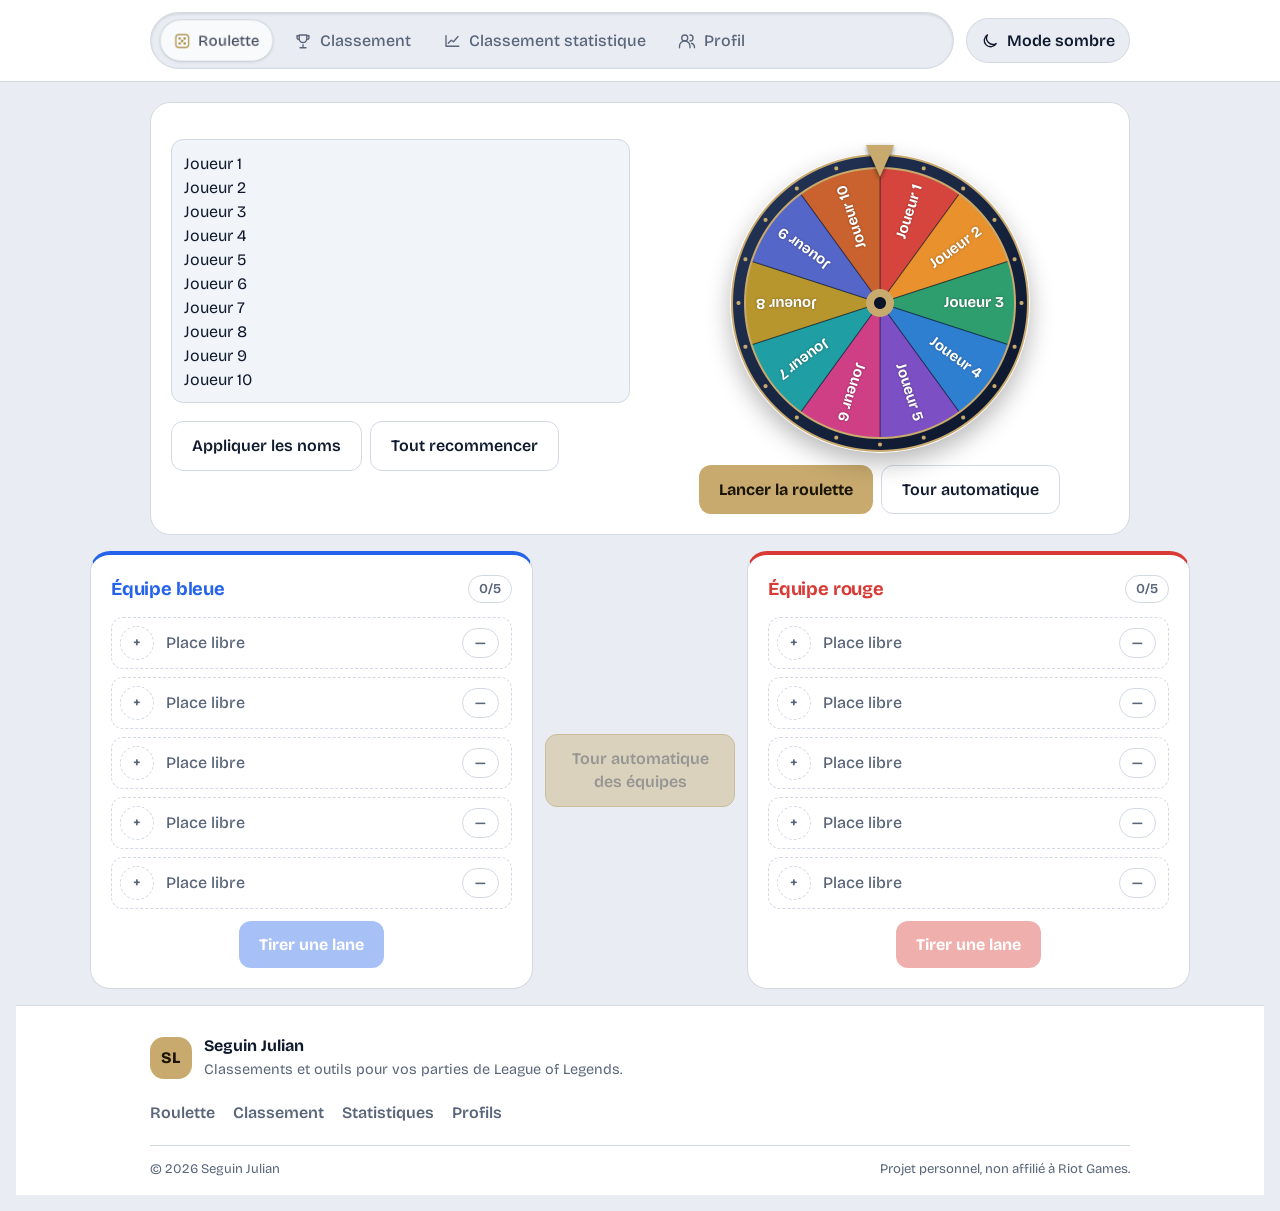
==== index.html @ d9416076 "Add index.html for redirection to Roulette.html" ====
<!DOCTYPE html>
<html lang="fr">
<head>
  <meta charset="UTF-8">
  <meta name="viewport" content="width=device-width, initial-scale=1.0">
  <meta http-equiv="refresh" content="0; url=Roulette.html">
  <title>Site League of Legends</title>
</head>
<body>
  <p>Redirection vers le site...
    <a href="Roulette.html">Clique ici si nécessaire.</a>
  </p>
</body>
</html>
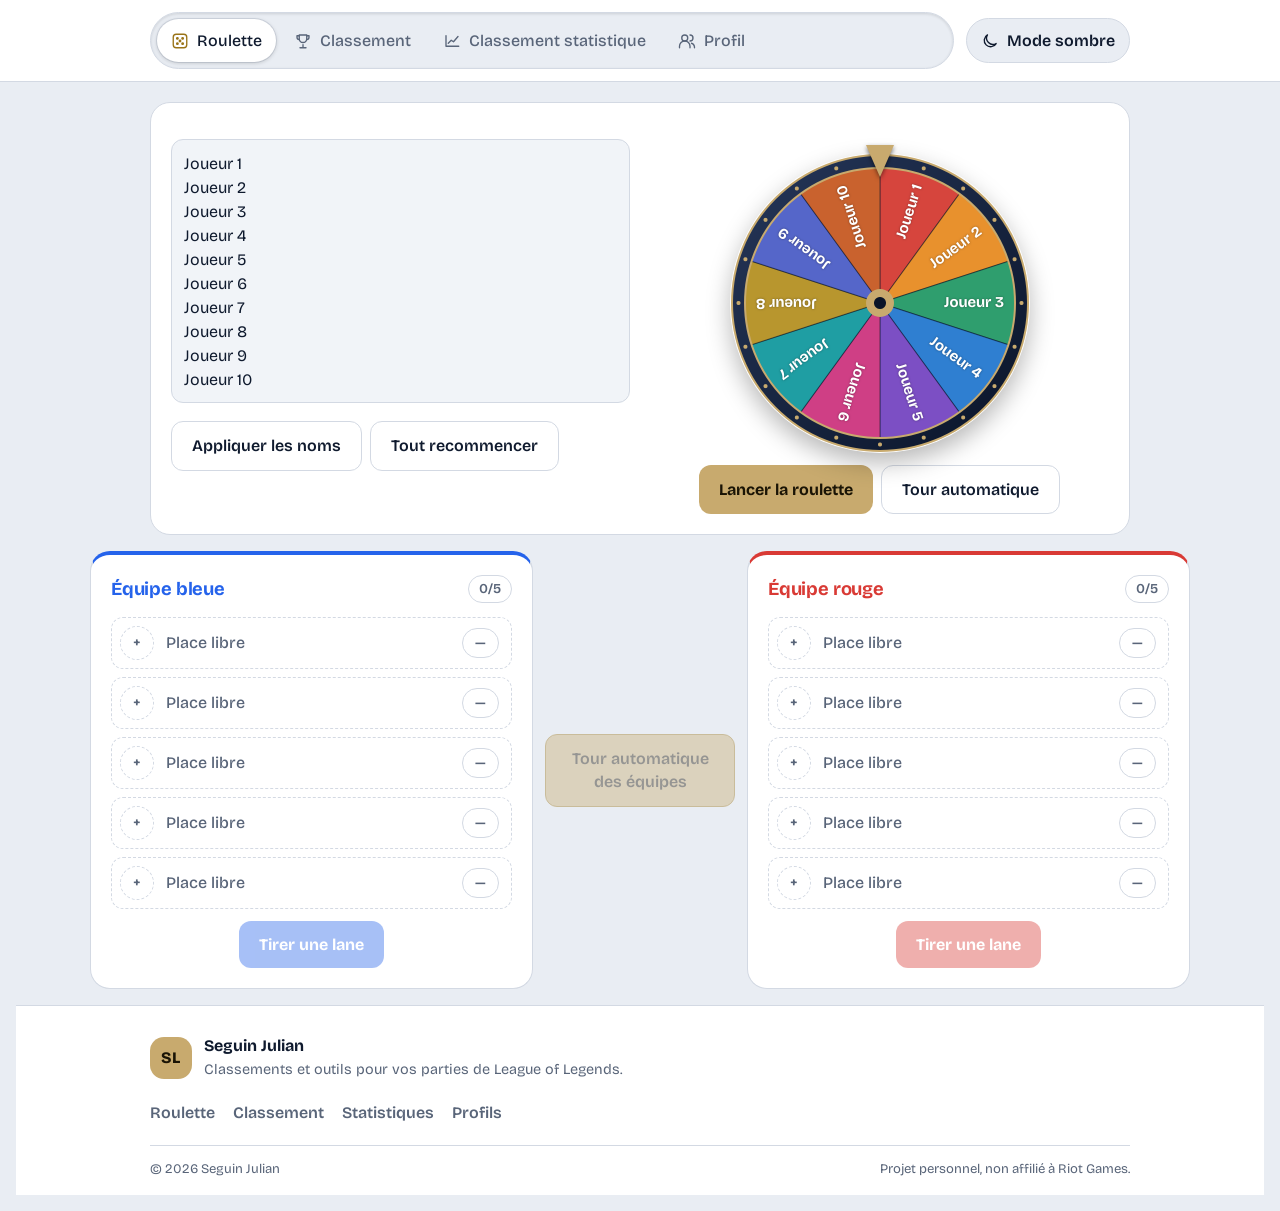
==== commit 0fc13143: "Change links from Roulette.html to index.html" ====
--- a/index.html
+++ b/index.html
@@ -1,14 +1,344 @@
 <!DOCTYPE html>
 <html lang="fr">
 <head>
-  <meta charset="UTF-8">
-  <meta name="viewport" content="width=device-width, initial-scale=1.0">
-  <meta http-equiv="refresh" content="0; url=Roulette.html">
-  <title>Site League of Legends</title>
+<meta charset="utf-8">
+<meta name="viewport" content="width=device-width, initial-scale=1, viewport-fit=cover">
+<title>Roulette LoL – Équipes & Lanes</title>
+<link rel="preconnect" href="https://fonts.googleapis.com">
+<link rel="preconnect" href="https://fonts.gstatic.com" crossorigin>
+<link href="https://fonts.googleapis.com/css2?family=Bricolage+Grotesque:opsz,wght@12..96,400..800&display=swap" rel="stylesheet">
+<script src="theme.js"></script>
+<link rel="stylesheet" href="Roulette.css">
+<link rel="stylesheet" href="theme-toggle.css">
 </head>
 <body>
-  <p>Redirection vers le site...
-    <a href="Roulette.html">Clique ici si nécessaire.</a>
-  </p>
+<header class="hdr">
+  <div class="hdr-in">
+    <nav class="pill" id="pill">
+      <a href="index.html" aria-current="page"><svg viewBox="0 0 24 24" fill="none" stroke="currentColor" stroke-width="1.8" stroke-linecap="round" stroke-linejoin="round" aria-hidden="true"><rect x="3" y="3" width="18" height="18" rx="4"/><circle cx="8.5" cy="8.5" r="1" fill="currentColor"/><circle cx="15.5" cy="8.5" r="1" fill="currentColor"/><circle cx="12" cy="12" r="1" fill="currentColor"/><circle cx="8.5" cy="15.5" r="1" fill="currentColor"/><circle cx="15.5" cy="15.5" r="1" fill="currentColor"/></svg>Roulette</a>
+      <a href="Classement.html"><svg viewBox="0 0 24 24" fill="none" stroke="currentColor" stroke-width="1.8" stroke-linecap="round" stroke-linejoin="round" aria-hidden="true"><path d="M8 21h8M12 17v4M7 4h10v5a5 5 0 0 1-10 0V4z"/><path d="M17 5h3v2a3 3 0 0 1-3 3M7 5H4v2a3 3 0 0 0 3 3"/></svg>Classement</a>
+      <a href="ClassementStatistique.html"><svg viewBox="0 0 24 24" fill="none" stroke="currentColor" stroke-width="1.8" stroke-linecap="round" stroke-linejoin="round" aria-hidden="true"><path d="M4 19V5M4 19h17"/><path d="m7 15 4-4 3 2 6-7"/></svg>Classement statistique</a>
+      <a href="Profils.html"><svg viewBox="0 0 24 24" fill="none" stroke="currentColor" stroke-width="1.8" stroke-linecap="round" stroke-linejoin="round" aria-hidden="true"><circle cx="9" cy="8" r="4"/><path d="M2 21v-2a7 7 0 0 1 14 0v2M16 4a4 4 0 0 1 0 8m2 3a6 6 0 0 1 4 6"/></svg>Profil</a>
+    </nav>
+    <button class="theme-toggle" id="theme-toggle" type="button" aria-pressed="false">Mode sombre</button>
+  </div>
+</header>
+
+<div id="view-roulette">
+
+<section class="card">
+  <div class="main">
+    <div>
+      <textarea id="names" aria-label="Noms des joueurs (un par ligne)"></textarea>
+      <div class="row"><button class="ghost" id="apply">Appliquer les noms</button><button class="ghost" id="reset">Tout recommencer</button></div>
+    </div>
+    <div>
+      <div class="wheelbox"><div class="ptr"></div><canvas id="w0" width="600" height="600"></canvas></div>
+      <div class="row"><button id="s0">Lancer la roulette</button><button class="ghost auto-button" id="a0" type="button" aria-pressed="false">Tour automatique</button></div>
+    </div>
+  </div>
+</section>
+
+<div class="grid" id="team-grid">
+  <section class="card team t-blue">
+    <div class="hd"><h2>Équipe bleue</h2><span class="cnt" id="c1">0/5</span></div>
+    <ul id="l1"></ul>
+    <div class="wheelbox"><div class="ptr"></div><canvas id="w1" width="600" height="600"></canvas></div>
+    <div class="row"><button id="s1" disabled>Tirer une lane</button></div>
+  </section>
+  <div class="team-auto-control" id="team-auto-control"><button class="ghost auto-button" id="aTeam" type="button" aria-pressed="false" disabled>Tour automatique des équipes</button></div>
+  <section class="card team t-red">
+    <div class="hd"><h2>Équipe rouge</h2><span class="cnt" id="c2">0/5</span></div>
+    <ul id="l2"></ul>
+    <div class="wheelbox"><div class="ptr"></div><canvas id="w2" width="600" height="600"></canvas></div>
+    <div class="row"><button id="s2" disabled>Tirer une lane</button></div>
+  </section>
+</div>
+
+</div>
+
+<footer class="site-footer">
+  <div class="footer-content">
+    <div class="footer-brand">
+      <span class="footer-mark" aria-hidden="true">SL</span>
+      <div>
+        <strong>Seguin Julian</strong>
+        <p>Classements et outils pour vos parties de League of Legends.</p>
+      </div>
+    </div>
+    <nav class="footer-links" aria-label="Liens de pied de page">
+      <a href="index.html">Roulette</a>
+      <a href="Classement.html">Classement</a>
+      <a href="ClassementStatistique.html">Statistiques</a>
+      <a href="Profils.html">Profils</a>
+    </nav>
+    <div class="footer-bottom">
+      <span>© <time class="footer-year"></time> Seguin Julian</span>
+      <span>Projet personnel, non affilié à Riot Games.</span>
+    </div>
+  </div>
+</footer>
+
+<script>
+var COLORS=["#d6453d","#e8912d","#2f9e6e","#2f7fd1","#7c4fc4","#cf3f85","#1f9ea3","#b8962e","#5566c9","#c9622e"];
+var GOLD="#c8aa6e",NAVY="#0a1428",FONT="'Bricolage Grotesque',system-ui,sans-serif";
+var LANES=["Top","Jungle","Mid","ADC","Support"];
+var automatic=[false,false,false],autoTimers=[null,null,null],teamAutoRunning=false,teamAutoTimer=null,teamAutoPhase=-1;
+function anySpin(){return w0.spinning||w1.spinning||w2.spinning||automatic.some(Boolean)||teamAutoRunning}
+var DEFAULT_NAMES=["Joueur 1","Joueur 2","Joueur 3","Joueur 4","Joueur 5","Joueur 6","Joueur 7","Joueur 8","Joueur 9","Joueur 10"];
+
+function Wheel(id){
+  this.c=document.getElementById(id);this.x=this.c.getContext("2d");this.items=[];this.rot=0;this.spinning=false;
+}
+Wheel.prototype.draw=function(){
+  var x=this.x,W=this.c.width,c=W/2,R=c-4,rim=26,r=R-rim,n=this.items.length,TAU=2*Math.PI;
+  x.clearRect(0,0,W,W);
+  var p=this.c.previousElementSibling;if(p)p.style.visibility=n?"visible":"hidden";
+  this.c.parentElement.style.display=n?"":"none";
+  if(!n)return;
+  // rim
+  var g=x.createLinearGradient(0,0,W,W);g.addColorStop(0,"#26375a");g.addColorStop(1,NAVY);
+  x.beginPath();x.arc(c,c,R,0,TAU);x.fillStyle=g;x.fill();
+  x.lineWidth=4;x.strokeStyle=GOLD;x.stroke();
+  // slices
+  var s=TAU/n;
+  for(var i=0;i<n;i++){
+    var a=-Math.PI/2+this.rot+i*s;
+    x.beginPath();x.moveTo(c,c);x.arc(c,c,r,a,a+s);x.closePath();
+    x.fillStyle=COLORS[i%COLORS.length];x.fill();x.strokeStyle="rgba(10,20,40,.55)";x.lineWidth=2;x.stroke();
+    x.save();x.translate(c,c);x.rotate(a+s/2);x.textAlign="right";x.textBaseline="middle";x.fillStyle="#fff";
+    var fs=n>7?30:36,maxW=r-80;
+    x.font="700 "+fs+"px "+FONT;
+    while(fs>14&&x.measureText(this.items[i]).width>maxW){fs-=2;x.font="700 "+fs+"px "+FONT;}
+    x.shadowColor="rgba(0,0,0,.4)";x.shadowBlur=4;
+    x.fillText(this.items[i],r-22,0);x.restore();
+  }
+  // inner gold ring
+  x.beginPath();x.arc(c,c,r,0,TAU);x.lineWidth=4;x.strokeStyle=GOLD;x.stroke();
+  // studs (turn with the wheel)
+  for(var k=0;k<20;k++){
+    var b=this.rot+k*TAU/20;
+    x.beginPath();x.arc(c+Math.cos(b)*(R-rim/2),c+Math.sin(b)*(R-rim/2),4,0,TAU);x.fillStyle=GOLD;x.fill();
+  }
+  // hub
+  x.beginPath();x.arc(c,c,28,0,TAU);x.fillStyle=GOLD;x.fill();
+  x.beginPath();x.arc(c,c,12,0,TAU);x.fillStyle=NAVY;x.fill();
+};
+Wheel.prototype.spin=function(cb){
+  var n=this.items.length;if(!n||this.spinning)return;this.spinning=true;
+  var s=2*Math.PI/n,i=Math.floor(Math.random()*n),T=2*Math.PI;
+  var target=-((i+0.5+(Math.random()-.5)*.7)*s);
+  var delta=(((target-this.rot)%T)+T)%T+T*6,start=this.rot,t0=performance.now(),dur=4500,self=this;
+  (function f(t){
+    var p=Math.min((t-t0)/dur,1),e=1-Math.pow(1-p,4);
+    self.rot=start+delta*e;self.draw();
+    if(p<1)requestAnimationFrame(f);else{self.spinning=false;self.rot=self.rot%T;cb(i);}
+  })(t0);
+};
+
+var w0=new Wheel("w0"),w1=new Wheel("w1"),w2=new Wheel("w2");
+var pool,teams,lanes;
+var $=function(id){return document.getElementById(id)};
+function esc(s){return String(s).replace(/[&<>"']/g,function(m){return {"&":"&amp;","<":"&lt;",">":"&gt;",'"':"&quot;","'":"&#39;"}[m]})}
+
+function parseNames(){
+  var v=$("names").value.split("\n").map(function(s){return s.trim()}).filter(Boolean).slice(0,10);
+  while(v.length<10)v.push(DEFAULT_NAMES[v.length]);
+  return v;
+}
+function resizeNames(){
+  var names=$("names");
+  names.style.height="auto";
+  names.style.height=names.scrollHeight+"px";
+}
+function limitNames(){
+  var names=$("names"),rows=names.value.split("\n"),players=rows.filter(function(name){return name.trim()}),value=players.slice(0,10).join("\n");
+  if(!rows[rows.length-1].trim()&&players.length<10)value+="\n";
+  if(names.value!==value)names.value=value;
+  resizeNames();
+}
+function init(){
+  automatic.forEach(function(running,index){if(running)stopAutomatic(index)});
+  stopTeamAutomatic();
+  pool=parseNames();$("names").value=pool.join("\n");resizeNames();
+  teams=[[],[]];lanes=[{p:[],a:[null,null,null,null,null],pool:LANES.slice()},{p:[],a:[null,null,null,null,null],pool:LANES.slice()}];
+  w0.items=pool.slice();w1.items=[];w2.items=[];
+  [w0,w1,w2].forEach(function(w){w.rot=0;w.draw()});
+  $("s0").disabled=false;$("s1").disabled=true;$("s2").disabled=true;
+  $("team-auto-control").hidden=false;
+  $("aTeam").disabled=true;
+  [0,1,2].forEach(function(i){$("s"+i).parentElement.style.display=""});
+  renderTeams();
+}
+function renderTeams(fl){
+  fl=fl||[];
+  [0,1].forEach(function(t){
+    var h="";
+    teams[t].forEach(function(name,k){
+      var lane=lanes[t].a[k],ini=Array.from(name)[0]||"?";
+      h+='<li'+(fl.indexOf(t+"-"+k)>-1?' class="flash"':'')+'><span class="av">'+esc(ini.toUpperCase())+'</span><span class="nm">'+esc(name)+'</span><span class="ch'+(lane?' on':'')+'">'+(lane||"—")+'</span></li>';
+    });
+    for(var k=teams[t].length;k<5;k++)h+='<li class="empty"><span class="av">+</span><span class="nm">Place libre</span><span class="ch">—</span></li>';
+    $("l"+(t+1)).innerHTML=h;
+    $("c"+(t+1)).textContent=teams[t].length+"/5";
+  });
+}
+function readyTeam(t){
+  var w=t?w2:w1;
+  if(teams[t].length===5&&lanes[t].p.length===0&&!w.items.length){w.items=lanes[t].pool.slice();w.draw();}
+  var enabled=teams[t].length===5&&lanes[t].pool.length>0;
+  $("s"+(t+1)).disabled=!enabled;
+  updateTeamAutoAvailability();
+}
+function spinTeams(){
+  w0.spin(function(i){
+    var name=w0.items.splice(i,1)[0],fl=["0-"+teams[0].length];
+    teams[0].push(name);
+    if(teams[0].length===5&&w0.items.length){
+      var rest=w0.items.splice(0);
+      rest.forEach(function(p){fl.push("1-"+teams[1].length);teams[1].push(p)});
+    }
+    w0.draw();renderTeams(fl);readyTeam(0);readyTeam(1);
+    if(!w0.items.length){$("s0").disabled=true;$("s0").parentElement.style.display="none";}
+    finishAutomatic(0,w0.items.length===0);
+  });
+}
+$("s0").onclick=spinTeams;
+var spinActions=[spinTeams];
+[0,1].forEach(function(t){
+  var w=t?w2:w1;
+  var wheelIndex=t+1;
+  function spinLanes(){
+    w.spin(function(i){
+      var lane=w.items.splice(i,1)[0];
+      var free=[0,1,2,3,4].filter(function(j){return !lanes[t].a[j]});
+      var k=free[Math.floor(Math.random()*free.length)],fl=[t+"-"+k];
+      lanes[t].a[k]=lane;
+      lanes[t].p.push(lane);
+      lanes[t].pool=w.items.slice();
+      if(w.items.length===1){
+        var last=[0,1,2,3,4].filter(function(j){return !lanes[t].a[j]})[0];
+        var ll=w.items.splice(0)[0];
+        lanes[t].a[last]=ll;lanes[t].p.push(ll);lanes[t].pool=[];fl.push(t+"-"+last);
+      }
+      updateTeamAutoAvailability();
+      w.draw();renderTeams(fl);
+      if(!w.items.length){$("s"+(t+1)).disabled=true;$("s"+(t+1)).parentElement.style.display="none";}
+      finishAutomatic(wheelIndex,w.items.length===0);
+    });
+  }
+  $("s"+wheelIndex).onclick=spinLanes;
+  spinActions[wheelIndex]=spinLanes;
+});
+$("a0").onclick=function(){toggleAutomatic(0,spinTeams)};
+function updateTeamAutoAvailability(){
+  if(teamAutoRunning)return;
+  var finished=lanes&&lanes[0].pool.length===0&&lanes[1].pool.length===0;
+  $("team-auto-control").hidden=!!finished;
+  $("team-grid").classList.toggle("teams-finished",!!finished);
+  var blueReady=!!teams&&teams[0].length===5&&lanes[0].pool.length>0;
+  var redReady=!!teams&&teams[1].length===5&&lanes[1].pool.length>0;
+  $("aTeam").disabled=!(blueReady&&redReady);
+}
+function stopTeamAutomatic(){
+  teamAutoRunning=false;
+  teamAutoPhase=-1;
+  if(teamAutoTimer!==null){clearTimeout(teamAutoTimer);teamAutoTimer=null}
+  automatic[1]=false;
+  automatic[2]=false;
+  var button=$("aTeam");
+  button.textContent="Tour automatique des équipes";
+  button.setAttribute("aria-pressed","false");
+  [1,2].forEach(function(index){syncSpinButton(index)});
+  updateTeamAutoAvailability();
+}
+function startTeamAutomatic(){
+  teamAutoRunning=true;
+  teamAutoPhase=0;
+  $("aTeam").textContent="Arrêter le tour automatique";
+  $("aTeam").setAttribute("aria-pressed","true");
+  $("aTeam").disabled=false;
+  $("s1").disabled=true;
+  $("s2").disabled=true;
+  automatic[1]=true;
+  spinActions[1]();
+}
+$("aTeam").onclick=function(){
+  if(teamAutoRunning){stopTeamAutomatic();return}
+  if($("aTeam").disabled)return;
+  startTeamAutomatic();
+};
+function stopAutomatic(index){
+  automatic[index]=false;
+  if(autoTimers[index]!==null){clearTimeout(autoTimers[index]);autoTimers[index]=null}
+  var button=$("a"+index);
+  button.textContent="Tour automatique";
+  button.setAttribute("aria-pressed","false");
+  syncSpinButton(index);
+}
+function syncSpinButton(index){
+  var wheel=[w0,w1,w2][index];
+  if(index>0&&teamAutoRunning){$("s"+index).disabled=true;return}
+  var available=index===0
+    ?w0.items.length>0
+    :!!teams&&teams[index-1].length===5&&lanes[index-1].pool.length>0;
+  $("s"+index).disabled=wheel.spinning||!available;
+}
+function toggleAutomatic(index,spin){
+  if(automatic[index]){stopAutomatic(index);return}
+  var wheel=[w0,w1,w2][index];
+  if(!wheel.items.length||wheel.spinning)return;
+  automatic[index]=true;
+  $("a"+index).textContent="Arrêter l'automatique";
+  $("a"+index).setAttribute("aria-pressed","true");
+  $("s"+index).disabled=true;
+  spin();
+}
+function finishAutomatic(index,finished){
+  if(!automatic[index]){syncSpinButton(index);return}
+  if(index>0&&teamAutoRunning){
+    if(finished){
+      automatic[index]=false;
+      if(teamAutoPhase===0){
+        teamAutoPhase=1;
+        teamAutoTimer=setTimeout(function(){
+          teamAutoTimer=null;
+          if(!teamAutoRunning)return;
+          if(teams[1].length===5&&lanes[1].pool.length>0){
+            automatic[2]=true;
+            spinActions[2]();
+          }else{
+            stopTeamAutomatic();
+          }
+        },2000);
+      }else{
+        stopTeamAutomatic();
+      }
+      return;
+    }
+    autoTimers[index]=setTimeout(function(){
+      autoTimers[index]=null;
+      if(teamAutoRunning&&automatic[index])spinActions[index]();
+    },300);
+    return;
+  }
+  if(finished){stopAutomatic(index);return}
+  autoTimers[index]=setTimeout(function(){
+    autoTimers[index]=null;
+    if(automatic[index])spinActions[index]();
+  },300);
+}
+$("apply").onclick=function(){if(!anySpin())init()};
+$("reset").onclick=function(){if(!anySpin())init()};
+$("names").addEventListener("input",limitNames);
+$("names").addEventListener("keydown",function(event){
+  var currentLine=this.value.slice(0,this.selectionStart).split("\n").pop();
+  if(event.key==="Enter"&&(!currentLine.trim()||this.value.split("\n").filter(function(name){return name.trim()}).length>=10))event.preventDefault();
+});
+init();
+
+[w0,w1,w2].forEach(function(w){w.draw()});
+if(document.fonts&&document.fonts.ready)document.fonts.ready.then(function(){[w0,w1,w2].forEach(function(w){w.draw()})});
+</script>
 </body>
 </html>
--- a/Roulette.css
+++ b/Roulette.css
@@ -0,0 +1,92 @@
+:root{
+  --bg:#e9edf3;--card:#ffffff;--row:#f1f4f8;--tx:#0f1a2e;--mu:#596579;--bd:#d3d9e3;
+  --blue:#2563eb;--red:#d93a35;--on-team:#ffffff;
+  --gold:#c8aa6e;--goldi:#9a7418;--on-gold:#1a1405;
+  --font:"Bricolage Grotesque",system-ui,-apple-system,"Segoe UI",sans-serif;
+  box-sizing:border-box;padding-top:env(safe-area-inset-top,0px);padding-bottom:env(safe-area-inset-bottom,0px)
+}
+:root:not([data-theme="light"]){color-scheme:light dark}
+@media (prefers-color-scheme:dark){:root:not([data-theme="light"]){
+  --bg:#070f1f;--card:#0e1a30;--row:#13233e;--tx:#e9eef7;--mu:#93a1b8;--bd:#22324d;
+  --blue:#4a93ff;--red:#ff6460;--on-team:#06101f;--goldi:#c8aa6e
+}}
+*{box-sizing:border-box}
+body{margin:0;background:var(--bg);color:var(--tx);font-family:var(--font);font-size:16px;line-height:1.45;padding:16px}
+h2{font-size:1.15rem;font-weight:700;letter-spacing:-.01em;margin:0}
+.sub{color:var(--mu);margin:6px 0 0;font-size:.95rem}
+.intro{max-width:980px;margin:4px auto 18px;color:var(--mu);font-size:1.05rem}
+
+/* header */
+.hdr{margin:-16px -16px 20px;padding:12px 16px;background:var(--card);border-bottom:1px solid var(--bd)}
+.hdr-in{display:flex;gap:8px;max-width:980px;margin:0 auto}
+.pill{position:relative;display:inline-flex;gap:4px;max-width:100%;overflow-x:auto;padding:6px;border-radius:999px;background:var(--bg);border:1px solid var(--bd);box-shadow:inset 0 1px 3px rgba(0,0,0,.12)}
+.pill a{display:flex;align-items:center;gap:8px;flex:none;background:transparent;color:var(--mu);border:0;border-radius:999px;padding:10px 14px;font-weight:500;text-decoration:none;white-space:nowrap;transition:color .2s,transform .2s,background-color .2s}
+.pill a:hover{color:var(--tx);transform:translateY(-2px)}
+.pill a:active{transform:scale(.96)}
+.pill a svg{width:18px;height:18px;flex:none}
+.pill a[aria-current="page"]{color:var(--tx);background:var(--card);box-shadow:0 1px 4px rgba(0,0,0,.18),0 0 0 1px var(--bd);animation:nav-selected .3s ease-out}
+.pill a[aria-current="page"] svg{color:var(--goldi)}
+@keyframes nav-selected{from{transform:scale(.92);opacity:.65}to{transform:scale(1);opacity:1}}
+@view-transition{navigation:auto}
+::view-transition-old(root){animation:page-leave .18s ease-in both}
+::view-transition-new(root){animation:page-enter .3s ease-out both}
+@keyframes page-leave{to{opacity:0;transform:translateY(-8px)}}
+@keyframes page-enter{from{opacity:0;transform:translateY(12px)}to{opacity:1;transform:translateY(0)}}
+
+/* cards */
+.card{background:var(--card);border:1px solid var(--bd);border-radius:20px;padding:20px;margin:0 auto 16px;max-width:980px}
+.grid{display:grid;grid-template-columns:minmax(0,1fr) auto minmax(0,1fr);align-items:stretch;gap:12px;max-width:1100px;margin:0 auto 16px}
+.grid .card{margin:0}
+.team-auto-control{display:flex;justify-content:center;align-items:center;align-self:center}
+.team-auto-control[hidden]{display:none}
+.team-auto-control .auto-button{max-width:190px}
+.grid.teams-finished{display:flex;width:100%;justify-content:center;align-items:stretch;gap:16px;max-width:1100px}
+.grid.teams-finished>.team{flex:1 1 0;min-width:0;max-width:520px;width:100%}
+.t-blue{--team:var(--blue)}.t-red{--team:var(--red)}
+.team{border-top:4px solid var(--team)}
+.hd{display:flex;align-items:center;justify-content:space-between;gap:12px;margin-bottom:14px}
+.team h2{color:var(--team)}
+.cnt{font-size:.85rem;font-weight:600;color:var(--mu);padding:3px 10px;border:1px solid var(--bd);border-radius:999px}
+.main{display:grid;grid-template-columns:repeat(auto-fit,minmax(260px,1fr));gap:20px;align-items:start;margin-top:16px}
+
+/* form + buttons */
+textarea{width:100%;min-height:120px;resize:none;overflow:hidden;background:var(--row);color:var(--tx);border:1px solid var(--bd);border-radius:12px;padding:12px;font:inherit;line-height:1.5}
+button{background:var(--gold);color:var(--on-gold);border:0;border-radius:12px;padding:12px 20px;font:inherit;font-weight:700;cursor:pointer;transition:filter .15s,transform .1s}
+button:not(:disabled):hover{filter:brightness(1.08)}
+button:not(:disabled):active{transform:translateY(1px)}
+button:disabled{opacity:.4;cursor:not-allowed}
+button.ghost{background:transparent;color:var(--tx);border:1px solid var(--bd);font-weight:600}
+.team .row button{background:var(--team);color:var(--on-team)}
+.team-auto-control .auto-button{background:var(--gold);color:var(--on-gold);border:1px solid var(--goldi)}
+button:focus-visible,textarea:focus-visible{outline:2px solid var(--goldi);outline-offset:2px}
+.row{display:flex;gap:8px;justify-content:center;flex-wrap:wrap;margin-top:12px}
+.main>div:first-child .row{justify-content:flex-start}
+
+/* wheel */
+.wheelbox{position:relative;width:100%;max-width:300px;margin:14px auto 4px}
+canvas{width:100%;height:auto;display:block;border-radius:50%;box-shadow:0 10px 24px rgba(0,0,0,.28)}
+.ptr{position:absolute;left:50%;top:-8px;transform:translateX(-50%);width:0;height:0;border-left:14px solid transparent;border-right:14px solid transparent;border-top:32px solid var(--gold);filter:drop-shadow(0 2px 2px rgba(0,0,0,.5));z-index:2}
+
+/* players */
+ul{list-style:none;margin:0;padding:0}
+li{display:flex;align-items:center;gap:12px;min-height:52px;padding:8px 12px 8px 8px;border-radius:12px;background:var(--row);border:1px solid transparent;margin-bottom:8px}
+.av{flex:none;width:34px;height:34px;border-radius:50%;display:grid;place-items:center;font-weight:700;font-size:.9rem;background:color-mix(in srgb,var(--team) 20%,transparent);color:var(--team)}
+.nm{flex:1;min-width:0;font-weight:600;overflow:hidden;text-overflow:ellipsis;white-space:nowrap}
+.ch{flex:none;padding:4px 12px;border-radius:999px;font-size:.85rem;font-weight:600;border:1px solid var(--bd);color:var(--mu)}
+.ch.on{background:var(--team);border-color:var(--team);color:var(--on-team)}
+li.empty{background:transparent;border:1px dashed var(--bd)}
+li.empty .av{background:transparent;border:1px dashed var(--bd);color:var(--mu)}
+li.empty .nm{color:var(--mu);font-weight:500}
+li.flash{animation:flash 1.2s ease-out}
+@keyframes flash{from{background:color-mix(in srgb,var(--team) 32%,var(--row))}to{background:var(--row)}}
+
+@media (prefers-reduced-motion:reduce){
+  *{transition:none!important;animation:none!important}
+  ::view-transition-old(root),::view-transition-new(root){animation:none!important}
+}
+@media(max-width:800px){
+  .grid{grid-template-columns:minmax(0,1fr);max-width:600px}
+  .team-auto-control{grid-row:2}
+  .grid.teams-finished{display:grid;grid-template-columns:minmax(0,1fr);max-width:600px}
+  .grid.teams-finished>.team{max-width:none}
+}
--- a/theme-toggle.css
+++ b/theme-toggle.css
@@ -0,0 +1,90 @@
+:root[data-theme="dark"]{
+  color-scheme:dark;
+  --bg:#070f1f;
+  --card:#0e1a30;
+  --row:#13233e;
+  --tx:#e9eef7;
+  --mu:#93a1b8;
+  --bd:#22324d;
+  --goldi:#c8aa6e;
+  --blue:#4a93ff;
+  --red:#ff6460;
+  --on-team:#06101f
+}
+:root[data-theme="light"]{color-scheme:light}
+body{min-height:100vh;display:flex;flex-direction:column}
+.hdr-in{
+  display:flex;
+  align-items:center;
+  justify-content:space-between;
+  gap:12px;
+  max-width:980px;
+  margin:0 auto
+}
+.pill{flex:1;min-width:0}
+.theme-toggle{
+  display:inline-flex;
+  align-items:center;
+  justify-content:center;
+  gap:8px;
+  flex:none;
+  padding:10px 14px;
+  border:1px solid var(--bd);
+  border-radius:999px;
+  background:var(--bg);
+  color:var(--tx);
+  font:inherit;
+  font-weight:600;
+  white-space:nowrap;
+  cursor:pointer;
+  transition:background-color .2s,color .2s,border-color .2s,transform .2s
+}
+.theme-toggle svg{width:18px;height:18px;flex:none;fill:none;stroke:currentColor;stroke-width:1.8;stroke-linecap:round;stroke-linejoin:round}
+.theme-toggle:hover{transform:translateY(-2px);border-color:var(--goldi)}
+.theme-toggle:active{transform:scale(.96)}
+.theme-toggle:focus-visible{outline:2px solid var(--gold);outline-offset:3px}
+.site-footer{
+  width:100%;
+  margin-top:auto;
+  padding:28px 16px 16px;
+  border-top:1px solid var(--bd);
+  background:var(--card);
+  color:var(--tx)
+}
+.footer-content{max-width:980px;margin:0 auto}
+.footer-brand{display:flex;align-items:center;gap:12px}
+.footer-mark{
+  display:grid;
+  place-items:center;
+  flex:none;
+  width:42px;
+  height:42px;
+  border-radius:14px;
+  background:var(--gold);
+  color:var(--on-gold);
+  font-weight:800;
+  letter-spacing:.04em
+}
+.footer-brand strong{font-size:1rem}
+.footer-brand p{margin:3px 0 0;color:var(--mu);font-size:.9rem}
+.footer-links{display:flex;flex-wrap:wrap;gap:8px 18px;margin:20px 0}
+.footer-links a{color:var(--mu);font-weight:600;text-decoration:none}
+.footer-links a:hover{color:var(--goldi);text-decoration:underline;text-underline-offset:3px}
+.footer-bottom{
+  display:flex;
+  justify-content:space-between;
+  gap:8px 20px;
+  padding-top:14px;
+  border-top:1px solid var(--bd);
+  color:var(--mu);
+  font-size:.82rem
+}
+@media(max-width:700px){
+  .hdr-in{gap:8px}
+  .theme-toggle{padding:9px 10px;font-size:.85rem}
+  .pill a{padding-left:10px;padding-right:10px}
+  .footer-bottom{flex-direction:column}
+}
+@media(prefers-reduced-motion:reduce){
+  .theme-toggle{transition:none}
+}
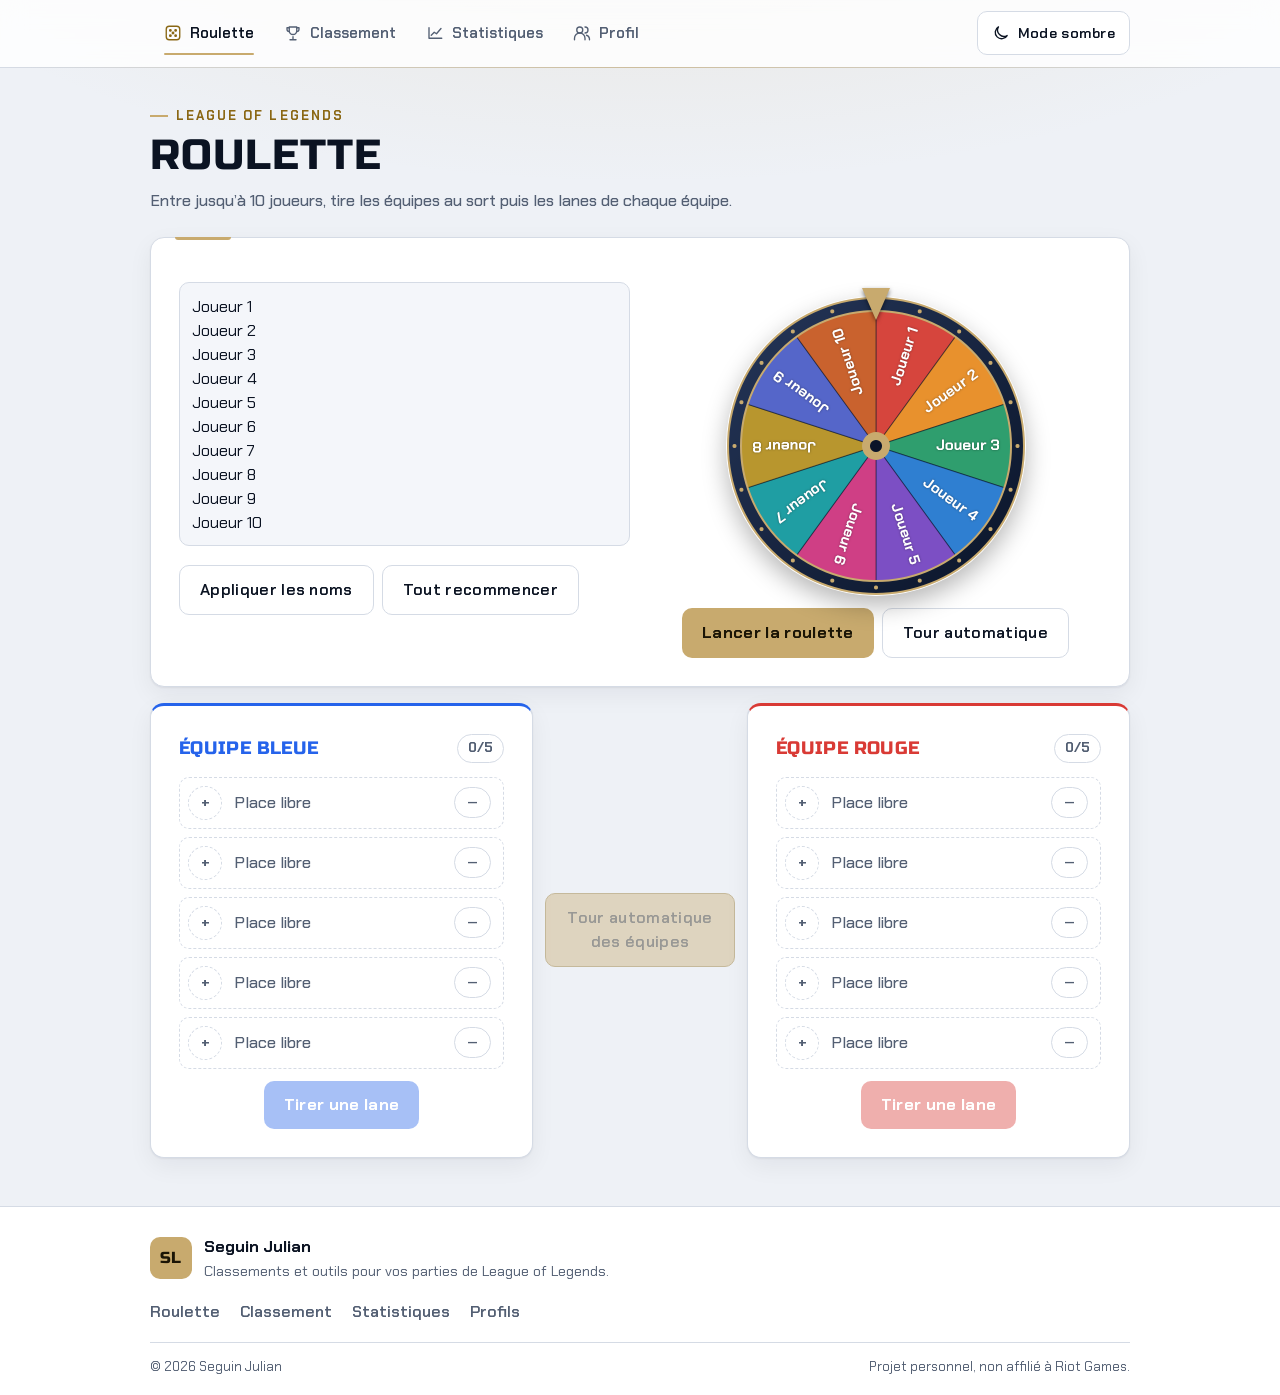
==== commit 8caa1e98: "Refonte du design et mise à jour du classement (11 parties) - Nouveau design esport (Russo One / Cha" ====
--- a/index.html
+++ b/index.html
@@ -6,10 +6,11 @@
 <title>Roulette LoL – Équipes & Lanes</title>
 <link rel="preconnect" href="https://fonts.googleapis.com">
 <link rel="preconnect" href="https://fonts.gstatic.com" crossorigin>
-<link href="https://fonts.googleapis.com/css2?family=Bricolage+Grotesque:opsz,wght@12..96,400..800&display=swap" rel="stylesheet">
+<link href="https://fonts.googleapis.com/css2?family=Chakra+Petch:wght@400;500;600;700&family=Russo+One&display=swap" rel="stylesheet">
 <script src="theme.js"></script>
+<link rel="stylesheet" href="site.css">
 <link rel="stylesheet" href="Roulette.css">
-<link rel="stylesheet" href="theme-toggle.css">
+
 </head>
 <body>
 <header class="hdr">
@@ -17,14 +18,19 @@
     <nav class="pill" id="pill">
       <a href="index.html" aria-current="page"><svg viewBox="0 0 24 24" fill="none" stroke="currentColor" stroke-width="1.8" stroke-linecap="round" stroke-linejoin="round" aria-hidden="true"><rect x="3" y="3" width="18" height="18" rx="4"/><circle cx="8.5" cy="8.5" r="1" fill="currentColor"/><circle cx="15.5" cy="8.5" r="1" fill="currentColor"/><circle cx="12" cy="12" r="1" fill="currentColor"/><circle cx="8.5" cy="15.5" r="1" fill="currentColor"/><circle cx="15.5" cy="15.5" r="1" fill="currentColor"/></svg>Roulette</a>
       <a href="Classement.html"><svg viewBox="0 0 24 24" fill="none" stroke="currentColor" stroke-width="1.8" stroke-linecap="round" stroke-linejoin="round" aria-hidden="true"><path d="M8 21h8M12 17v4M7 4h10v5a5 5 0 0 1-10 0V4z"/><path d="M17 5h3v2a3 3 0 0 1-3 3M7 5H4v2a3 3 0 0 0 3 3"/></svg>Classement</a>
-      <a href="ClassementStatistique.html"><svg viewBox="0 0 24 24" fill="none" stroke="currentColor" stroke-width="1.8" stroke-linecap="round" stroke-linejoin="round" aria-hidden="true"><path d="M4 19V5M4 19h17"/><path d="m7 15 4-4 3 2 6-7"/></svg>Classement statistique</a>
+      <a href="ClassementStatistique.html"><svg viewBox="0 0 24 24" fill="none" stroke="currentColor" stroke-width="1.8" stroke-linecap="round" stroke-linejoin="round" aria-hidden="true"><path d="M4 19V5M4 19h17"/><path d="m7 15 4-4 3 2 6-7"/></svg>Statistiques</a>
       <a href="Profils.html"><svg viewBox="0 0 24 24" fill="none" stroke="currentColor" stroke-width="1.8" stroke-linecap="round" stroke-linejoin="round" aria-hidden="true"><circle cx="9" cy="8" r="4"/><path d="M2 21v-2a7 7 0 0 1 14 0v2M16 4a4 4 0 0 1 0 8m2 3a6 6 0 0 1 4 6"/></svg>Profil</a>
     </nav>
     <button class="theme-toggle" id="theme-toggle" type="button" aria-pressed="false">Mode sombre</button>
   </div>
 </header>
 
-<div id="view-roulette">
+<main id="view-roulette" class="page">
+<header class="page-head">
+  <p>League of Legends</p>
+  <h1>Roulette</h1>
+  <p class="lead">Entre jusqu’à 10 joueurs, tire les équipes au sort puis les lanes de chaque équipe.</p>
+</header>
 
 <section class="card">
   <div class="main">
@@ -55,7 +61,7 @@
   </section>
 </div>
 
-</div>
+</main>
 
 <footer class="site-footer">
   <div class="footer-content">
@@ -81,7 +87,7 @@
 
 <script>
 var COLORS=["#d6453d","#e8912d","#2f9e6e","#2f7fd1","#7c4fc4","#cf3f85","#1f9ea3","#b8962e","#5566c9","#c9622e"];
-var GOLD="#c8aa6e",NAVY="#0a1428",FONT="'Bricolage Grotesque',system-ui,sans-serif";
+var GOLD="#c8aa6e",NAVY="#0a1428",FONT="'Chakra Petch',system-ui,sans-serif";
 var LANES=["Top","Jungle","Mid","ADC","Support"];
 var automatic=[false,false,false],autoTimers=[null,null,null],teamAutoRunning=false,teamAutoTimer=null,teamAutoPhase=-1;
 function anySpin(){return w0.spinning||w1.spinning||w2.spinning||automatic.some(Boolean)||teamAutoRunning}
--- a/site.css
+++ b/site.css
@@ -0,0 +1,161 @@
+/* ==========================================================
+   Styles partagés – Classement LoL
+   Tokens, en-tête, cartes, recherche, pied de page, thèmes
+   ========================================================== */
+:root{
+  --bg:#eef1f6;--bg-glow:rgba(200,170,110,.20);--card:#ffffff;--row:#f4f6fa;--row-2:#e9edf4;
+  --tx:#0b1322;--mu:#535f73;--bd:#d5dbe5;--bd-strong:#bfc8d6;
+  --gold:#c8aa6e;--goldi:#8a6714;--gold-soft:rgba(200,170,110,.16);--on-gold:#1a1405;
+  --blue:#2563eb;--red:#d93a35;--on-team:#ffffff;
+  --win:#1f8a5b;--loss:#c2413b;
+  --silver:#9aa4b2;--bronze:#b0703c;
+  --shadow:0 1px 2px rgba(11,19,34,.06),0 8px 24px rgba(11,19,34,.06);
+  --radius:14px;--radius-sm:10px;
+  --font:"Chakra Petch",system-ui,-apple-system,"Segoe UI",sans-serif;
+  --display:"Russo One","Chakra Petch",system-ui,sans-serif;
+  color-scheme:light;
+  box-sizing:border-box;padding-top:env(safe-area-inset-top,0px);padding-bottom:env(safe-area-inset-bottom,0px)
+}
+@media (prefers-color-scheme:dark){:root:not([data-theme="light"]){
+  --bg:#060b16;--bg-glow:rgba(200,170,110,.10);--card:#0c1526;--row:#111d33;--row-2:#16243e;
+  --tx:#ecf0f7;--mu:#94a2b9;--bd:#1f2d47;--bd-strong:#2d3f61;
+  --goldi:#dcc088;--gold-soft:rgba(200,170,110,.12);
+  --blue:#4a93ff;--red:#ff6460;--on-team:#06101f;
+  --win:#3ccf8e;--loss:#ff6f69;
+  --shadow:0 1px 2px rgba(0,0,0,.4),0 12px 32px rgba(0,0,0,.35);
+  color-scheme:dark
+}}
+:root[data-theme="dark"]{
+  --bg:#060b16;--bg-glow:rgba(200,170,110,.10);--card:#0c1526;--row:#111d33;--row-2:#16243e;
+  --tx:#ecf0f7;--mu:#94a2b9;--bd:#1f2d47;--bd-strong:#2d3f61;
+  --goldi:#dcc088;--gold-soft:rgba(200,170,110,.12);
+  --blue:#4a93ff;--red:#ff6460;--on-team:#06101f;
+  --win:#3ccf8e;--loss:#ff6f69;
+  --shadow:0 1px 2px rgba(0,0,0,.4),0 12px 32px rgba(0,0,0,.35);
+  color-scheme:dark
+}
+
+*{box-sizing:border-box}
+html{-webkit-text-size-adjust:100%}
+body{
+  margin:0;min-height:100vh;display:flex;flex-direction:column;
+  background:
+    radial-gradient(1200px 520px at 50% -180px,var(--bg-glow),transparent 70%),
+    var(--bg);
+  background-attachment:fixed;
+  color:var(--tx);font-family:var(--font);font-size:16px;line-height:1.5;padding:0 16px 0
+}
+main,.page{width:100%;max-width:980px;margin:0 auto;padding-bottom:32px}
+h1,h2,h3{font-family:var(--display);font-weight:400;letter-spacing:.02em;margin:0}
+[hidden]{display:none!important}
+.sr-only,.search-controls label{position:absolute;width:1px;height:1px;padding:0;margin:-1px;overflow:hidden;clip:rect(0,0,0,0);white-space:nowrap;border:0}
+
+/* ---------- En-tête ---------- */
+.hdr{
+  position:sticky;top:0;z-index:20;margin:0 -16px 28px;padding:10px 16px;
+  background:color-mix(in srgb,var(--card) 82%,transparent);
+  -webkit-backdrop-filter:saturate(1.4) blur(12px);backdrop-filter:saturate(1.4) blur(12px);
+  border-bottom:1px solid var(--bd)
+}
+.hdr::after{content:"";position:absolute;left:0;right:0;bottom:-1px;height:1px;background:linear-gradient(90deg,transparent,var(--gold),transparent);opacity:.6}
+.hdr-in{display:flex;align-items:center;justify-content:space-between;gap:12px;max-width:980px;margin:0 auto}
+.pill{display:flex;flex:1;min-width:0;gap:2px;overflow-x:auto;scrollbar-width:none;padding:0}
+.pill::-webkit-scrollbar{display:none}
+.pill a{
+  position:relative;display:flex;align-items:center;gap:8px;flex:none;
+  color:var(--mu);padding:12px 14px;border-radius:var(--radius-sm);
+  font-weight:600;font-size:.95rem;text-decoration:none;white-space:nowrap;
+  transition:color .2s,background-color .2s
+}
+.pill a svg{width:18px;height:18px;flex:none}
+.pill a:hover{color:var(--tx);background:var(--row)}
+.pill a[aria-current="page"]{color:var(--tx)}
+.pill a[aria-current="page"] svg{color:var(--goldi)}
+.pill a[aria-current="page"]::after{content:"";position:absolute;left:14px;right:14px;bottom:2px;height:2px;border-radius:2px;background:var(--gold);animation:nav-selected .3s ease-out}
+@keyframes nav-selected{from{transform:scaleX(.3);opacity:0}to{transform:scaleX(1);opacity:1}}
+
+.theme-toggle{
+  display:inline-flex;align-items:center;justify-content:center;gap:8px;flex:none;
+  min-height:44px;padding:10px 14px;border:1px solid var(--bd);border-radius:var(--radius-sm);
+  background:var(--card);color:var(--tx);font:inherit;font-weight:600;font-size:.9rem;
+  white-space:nowrap;cursor:pointer;transition:border-color .2s,color .2s
+}
+.theme-toggle svg{width:18px;height:18px;flex:none;fill:none;stroke:currentColor;stroke-width:1.8;stroke-linecap:round;stroke-linejoin:round}
+.theme-toggle:hover{border-color:var(--gold);color:var(--goldi)}
+
+/* ---------- Transitions de page ---------- */
+@view-transition{navigation:auto}
+::view-transition-old(root){animation:page-leave .18s ease-in both}
+::view-transition-new(root){animation:page-enter .3s ease-out both}
+@keyframes page-leave{to{opacity:0;transform:translateY(-8px)}}
+@keyframes page-enter{from{opacity:0;transform:translateY(12px)}to{opacity:1;transform:translateY(0)}}
+
+/* ---------- Cartes ---------- */
+.card{
+  position:relative;background:var(--card);border:1px solid var(--bd);border-radius:var(--radius);
+  padding:clamp(18px,3.5vw,28px);margin:0 auto 16px;box-shadow:var(--shadow)
+}
+.card::before{content:"";position:absolute;top:-1px;left:24px;width:56px;height:3px;border-radius:0 0 3px 3px;background:var(--gold)}
+
+/* ---------- Titre de page ---------- */
+.page-head,.ranking-head{margin:4px 0 24px;text-align:left}
+.eyebrow,.page-head p,.ranking-head .sub{
+  display:inline-flex;align-items:center;gap:8px;margin:0 0 8px;
+  color:var(--goldi);font-size:.8rem;font-weight:700;letter-spacing:.16em;text-transform:uppercase
+}
+.page-head p::before,.ranking-head .sub::before{content:"";width:18px;height:2px;background:var(--gold)}
+.page-head h1,.ranking-head h1{font-size:clamp(1.8rem,5vw,2.6rem);line-height:1.1;text-transform:uppercase;color:var(--tx)}
+.page-head .lead,.ranking-head .lead{display:block;margin:10px 0 0;max-width:60ch;color:var(--mu);font-size:1rem;letter-spacing:0;text-transform:none;font-weight:500}
+.page-head .lead::before,.ranking-head .lead::before{content:none}
+
+/* ---------- Recherche ---------- */
+.player-search{margin:0 0 16px}
+.search-controls{position:relative;display:flex}
+.search-controls::before{
+  content:"";position:absolute;left:14px;top:50%;width:18px;height:18px;transform:translateY(-50%);pointer-events:none;
+  background:var(--mu);
+  -webkit-mask:url("data:image/svg+xml,%3Csvg xmlns='http://www.w3.org/2000/svg' viewBox='0 0 24 24' fill='none' stroke='black' stroke-width='2' stroke-linecap='round'%3E%3Ccircle cx='11' cy='11' r='7'/%3E%3Cpath d='m20 20-3.5-3.5'/%3E%3C/svg%3E") center/contain no-repeat;
+          mask:url("data:image/svg+xml,%3Csvg xmlns='http://www.w3.org/2000/svg' viewBox='0 0 24 24' fill='none' stroke='black' stroke-width='2' stroke-linecap='round'%3E%3Ccircle cx='11' cy='11' r='7'/%3E%3Cpath d='m20 20-3.5-3.5'/%3E%3C/svg%3E") center/contain no-repeat
+}
+.search-controls input{
+  flex:1;min-width:0;min-height:48px;padding:12px 14px 12px 42px;
+  border:1px solid var(--bd);border-radius:var(--radius-sm);background:var(--card);color:var(--tx);
+  font:inherit;font-size:1rem;transition:border-color .2s,box-shadow .2s
+}
+.search-controls input::placeholder{color:var(--mu)}
+.search-controls input:focus{outline:none;border-color:var(--gold);box-shadow:0 0 0 3px var(--gold-soft)}
+.search-message{margin:10px 2px 0;color:var(--mu);font-weight:600;font-size:.9rem}
+.search-results-list{display:flex;flex-wrap:wrap;gap:8px;margin:8px 0 0;padding:0;list-style:none}
+.search-results-list a{display:inline-block;padding:7px 12px;border:1px solid var(--bd);border-radius:999px;color:var(--tx);font-weight:600;text-decoration:none}
+.search-results-list a:hover{border-color:var(--gold);background:var(--row)}
+
+/* ---------- Focus ---------- */
+a:focus-visible,button:focus-visible,textarea:focus-visible,input:focus-visible{outline:2px solid var(--gold);outline-offset:3px}
+
+/* ---------- Pied de page ---------- */
+.site-footer{margin:auto -16px 0;padding:28px 16px 18px;border-top:1px solid var(--bd);background:var(--card);color:var(--tx)}
+.footer-content{max-width:980px;margin:0 auto}
+.footer-brand{display:flex;align-items:center;gap:12px}
+.footer-mark{display:grid;place-items:center;flex:none;width:42px;height:42px;border-radius:10px;background:var(--gold);color:var(--on-gold);font-family:var(--display);letter-spacing:.04em}
+.footer-brand strong{font-size:1rem}
+.footer-brand p{margin:2px 0 0;color:var(--mu);font-size:.9rem}
+.footer-links{display:flex;flex-wrap:wrap;gap:8px 20px;margin:18px 0}
+.footer-links a{color:var(--mu);font-weight:600;text-decoration:none}
+.footer-links a:hover{color:var(--goldi)}
+.footer-bottom{display:flex;justify-content:space-between;gap:8px 20px;padding-top:14px;border-top:1px solid var(--bd);color:var(--mu);font-size:.82rem}
+
+@media(max-width:700px){
+  .pill a{padding:12px 10px}
+  .theme-toggle span{position:absolute;width:1px;height:1px;overflow:hidden;clip:rect(0,0,0,0);white-space:nowrap}
+  .theme-toggle{padding:10px 12px}
+  .footer-bottom{flex-direction:column}
+}
+@media(max-width:560px){
+  .pill{justify-content:space-between}
+  .pill a{flex-direction:column;gap:3px;padding:8px 8px 10px;font-size:.72rem}
+  .pill a[aria-current="page"]::after{left:30%;right:30%;bottom:1px}
+}
+@media(prefers-reduced-motion:reduce){
+  *,*::before,*::after{transition:none!important;animation:none!important}
+  ::view-transition-old(root),::view-transition-new(root){animation:none!important}
+}
--- a/Roulette.css
+++ b/Roulette.css
@@ -1,40 +1,9 @@
-:root{
-  --bg:#e9edf3;--card:#ffffff;--row:#f1f4f8;--tx:#0f1a2e;--mu:#596579;--bd:#d3d9e3;
-  --blue:#2563eb;--red:#d93a35;--on-team:#ffffff;
-  --gold:#c8aa6e;--goldi:#9a7418;--on-gold:#1a1405;
-  --font:"Bricolage Grotesque",system-ui,-apple-system,"Segoe UI",sans-serif;
-  box-sizing:border-box;padding-top:env(safe-area-inset-top,0px);padding-bottom:env(safe-area-inset-bottom,0px)
-}
-:root:not([data-theme="light"]){color-scheme:light dark}
-@media (prefers-color-scheme:dark){:root:not([data-theme="light"]){
-  --bg:#070f1f;--card:#0e1a30;--row:#13233e;--tx:#e9eef7;--mu:#93a1b8;--bd:#22324d;
-  --blue:#4a93ff;--red:#ff6460;--on-team:#06101f;--goldi:#c8aa6e
-}}
-*{box-sizing:border-box}
-body{margin:0;background:var(--bg);color:var(--tx);font-family:var(--font);font-size:16px;line-height:1.45;padding:16px}
-h2{font-size:1.15rem;font-weight:700;letter-spacing:-.01em;margin:0}
-.sub{color:var(--mu);margin:6px 0 0;font-size:.95rem}
-.intro{max-width:980px;margin:4px auto 18px;color:var(--mu);font-size:1.05rem}
-
-/* header */
-.hdr{margin:-16px -16px 20px;padding:12px 16px;background:var(--card);border-bottom:1px solid var(--bd)}
-.hdr-in{display:flex;gap:8px;max-width:980px;margin:0 auto}
-.pill{position:relative;display:inline-flex;gap:4px;max-width:100%;overflow-x:auto;padding:6px;border-radius:999px;background:var(--bg);border:1px solid var(--bd);box-shadow:inset 0 1px 3px rgba(0,0,0,.12)}
-.pill a{display:flex;align-items:center;gap:8px;flex:none;background:transparent;color:var(--mu);border:0;border-radius:999px;padding:10px 14px;font-weight:500;text-decoration:none;white-space:nowrap;transition:color .2s,transform .2s,background-color .2s}
-.pill a:hover{color:var(--tx);transform:translateY(-2px)}
-.pill a:active{transform:scale(.96)}
-.pill a svg{width:18px;height:18px;flex:none}
-.pill a[aria-current="page"]{color:var(--tx);background:var(--card);box-shadow:0 1px 4px rgba(0,0,0,.18),0 0 0 1px var(--bd);animation:nav-selected .3s ease-out}
-.pill a[aria-current="page"] svg{color:var(--goldi)}
-@keyframes nav-selected{from{transform:scale(.92);opacity:.65}to{transform:scale(1);opacity:1}}
-@view-transition{navigation:auto}
-::view-transition-old(root){animation:page-leave .18s ease-in both}
-::view-transition-new(root){animation:page-enter .3s ease-out both}
-@keyframes page-leave{to{opacity:0;transform:translateY(-8px)}}
-@keyframes page-enter{from{opacity:0;transform:translateY(12px)}to{opacity:1;transform:translateY(0)}}
+/* Roulette (styles partagés dans site.css) */
+h2{font-size:1.15rem;text-transform:uppercase}
 
 /* cards */
-.card{background:var(--card);border:1px solid var(--bd);border-radius:20px;padding:20px;margin:0 auto 16px;max-width:980px}
+#view-roulette .card{max-width:980px}
+#view-roulette .card.team::before{display:none}
 .grid{display:grid;grid-template-columns:minmax(0,1fr) auto minmax(0,1fr);align-items:stretch;gap:12px;max-width:1100px;margin:0 auto 16px}
 .grid .card{margin:0}
 .team-auto-control{display:flex;justify-content:center;align-items:center;align-self:center}
@@ -43,19 +12,21 @@
 .grid.teams-finished{display:flex;width:100%;justify-content:center;align-items:stretch;gap:16px;max-width:1100px}
 .grid.teams-finished>.team{flex:1 1 0;min-width:0;max-width:520px;width:100%}
 .t-blue{--team:var(--blue)}.t-red{--team:var(--red)}
-.team{border-top:4px solid var(--team)}
+.team{border-top:3px solid var(--team)}
 .hd{display:flex;align-items:center;justify-content:space-between;gap:12px;margin-bottom:14px}
 .team h2{color:var(--team)}
-.cnt{font-size:.85rem;font-weight:600;color:var(--mu);padding:3px 10px;border:1px solid var(--bd);border-radius:999px}
+.cnt{font-size:.85rem;font-weight:700;font-variant-numeric:tabular-nums;color:var(--mu);padding:3px 10px;border:1px solid var(--bd);border-radius:999px}
 .main{display:grid;grid-template-columns:repeat(auto-fit,minmax(260px,1fr));gap:20px;align-items:start;margin-top:16px}
 
 /* form + buttons */
-textarea{width:100%;min-height:120px;resize:none;overflow:hidden;background:var(--row);color:var(--tx);border:1px solid var(--bd);border-radius:12px;padding:12px;font:inherit;line-height:1.5}
-button{background:var(--gold);color:var(--on-gold);border:0;border-radius:12px;padding:12px 20px;font:inherit;font-weight:700;cursor:pointer;transition:filter .15s,transform .1s}
+textarea{width:100%;min-height:120px;resize:none;overflow:hidden;background:var(--row);color:var(--tx);border:1px solid var(--bd);border-radius:var(--radius-sm);padding:12px;font:inherit;line-height:1.5}
+button{min-height:44px;background:var(--gold);color:var(--on-gold);border:0;border-radius:var(--radius-sm);padding:12px 20px;font:inherit;font-weight:700;letter-spacing:.02em;cursor:pointer;transition:filter .15s,transform .1s,border-color .2s}
+button.theme-toggle{min-height:44px;background:var(--card);color:var(--tx);border:1px solid var(--bd);font-weight:600}
 button:not(:disabled):hover{filter:brightness(1.08)}
 button:not(:disabled):active{transform:translateY(1px)}
 button:disabled{opacity:.4;cursor:not-allowed}
 button.ghost{background:transparent;color:var(--tx);border:1px solid var(--bd);font-weight:600}
+button.ghost:not(:disabled):hover{border-color:var(--gold);filter:none}
 .team .row button{background:var(--team);color:var(--on-team)}
 .team-auto-control .auto-button{background:var(--gold);color:var(--on-gold);border:1px solid var(--goldi)}
 button:focus-visible,textarea:focus-visible{outline:2px solid var(--goldi);outline-offset:2px}
@@ -68,22 +39,18 @@
 .ptr{position:absolute;left:50%;top:-8px;transform:translateX(-50%);width:0;height:0;border-left:14px solid transparent;border-right:14px solid transparent;border-top:32px solid var(--gold);filter:drop-shadow(0 2px 2px rgba(0,0,0,.5));z-index:2}
 
 /* players */
-ul{list-style:none;margin:0;padding:0}
-li{display:flex;align-items:center;gap:12px;min-height:52px;padding:8px 12px 8px 8px;border-radius:12px;background:var(--row);border:1px solid transparent;margin-bottom:8px}
+#view-roulette ul{list-style:none;margin:0;padding:0}
+#view-roulette li{display:flex;align-items:center;gap:12px;min-height:52px;padding:8px 12px 8px 8px;border-radius:var(--radius-sm);background:var(--row);border:1px solid transparent;margin-bottom:8px}
 .av{flex:none;width:34px;height:34px;border-radius:50%;display:grid;place-items:center;font-weight:700;font-size:.9rem;background:color-mix(in srgb,var(--team) 20%,transparent);color:var(--team)}
 .nm{flex:1;min-width:0;font-weight:600;overflow:hidden;text-overflow:ellipsis;white-space:nowrap}
 .ch{flex:none;padding:4px 12px;border-radius:999px;font-size:.85rem;font-weight:600;border:1px solid var(--bd);color:var(--mu)}
 .ch.on{background:var(--team);border-color:var(--team);color:var(--on-team)}
-li.empty{background:transparent;border:1px dashed var(--bd)}
-li.empty .av{background:transparent;border:1px dashed var(--bd);color:var(--mu)}
-li.empty .nm{color:var(--mu);font-weight:500}
-li.flash{animation:flash 1.2s ease-out}
+#view-roulette li.empty{background:transparent;border:1px dashed var(--bd)}
+#view-roulette li.empty .av{background:transparent;border:1px dashed var(--bd);color:var(--mu)}
+#view-roulette li.empty .nm{color:var(--mu);font-weight:500}
+#view-roulette li.flash{animation:flash 1.2s ease-out}
 @keyframes flash{from{background:color-mix(in srgb,var(--team) 32%,var(--row))}to{background:var(--row)}}
 
-@media (prefers-reduced-motion:reduce){
-  *{transition:none!important;animation:none!important}
-  ::view-transition-old(root),::view-transition-new(root){animation:none!important}
-}
 @media(max-width:800px){
   .grid{grid-template-columns:minmax(0,1fr);max-width:600px}
   .team-auto-control{grid-row:2}
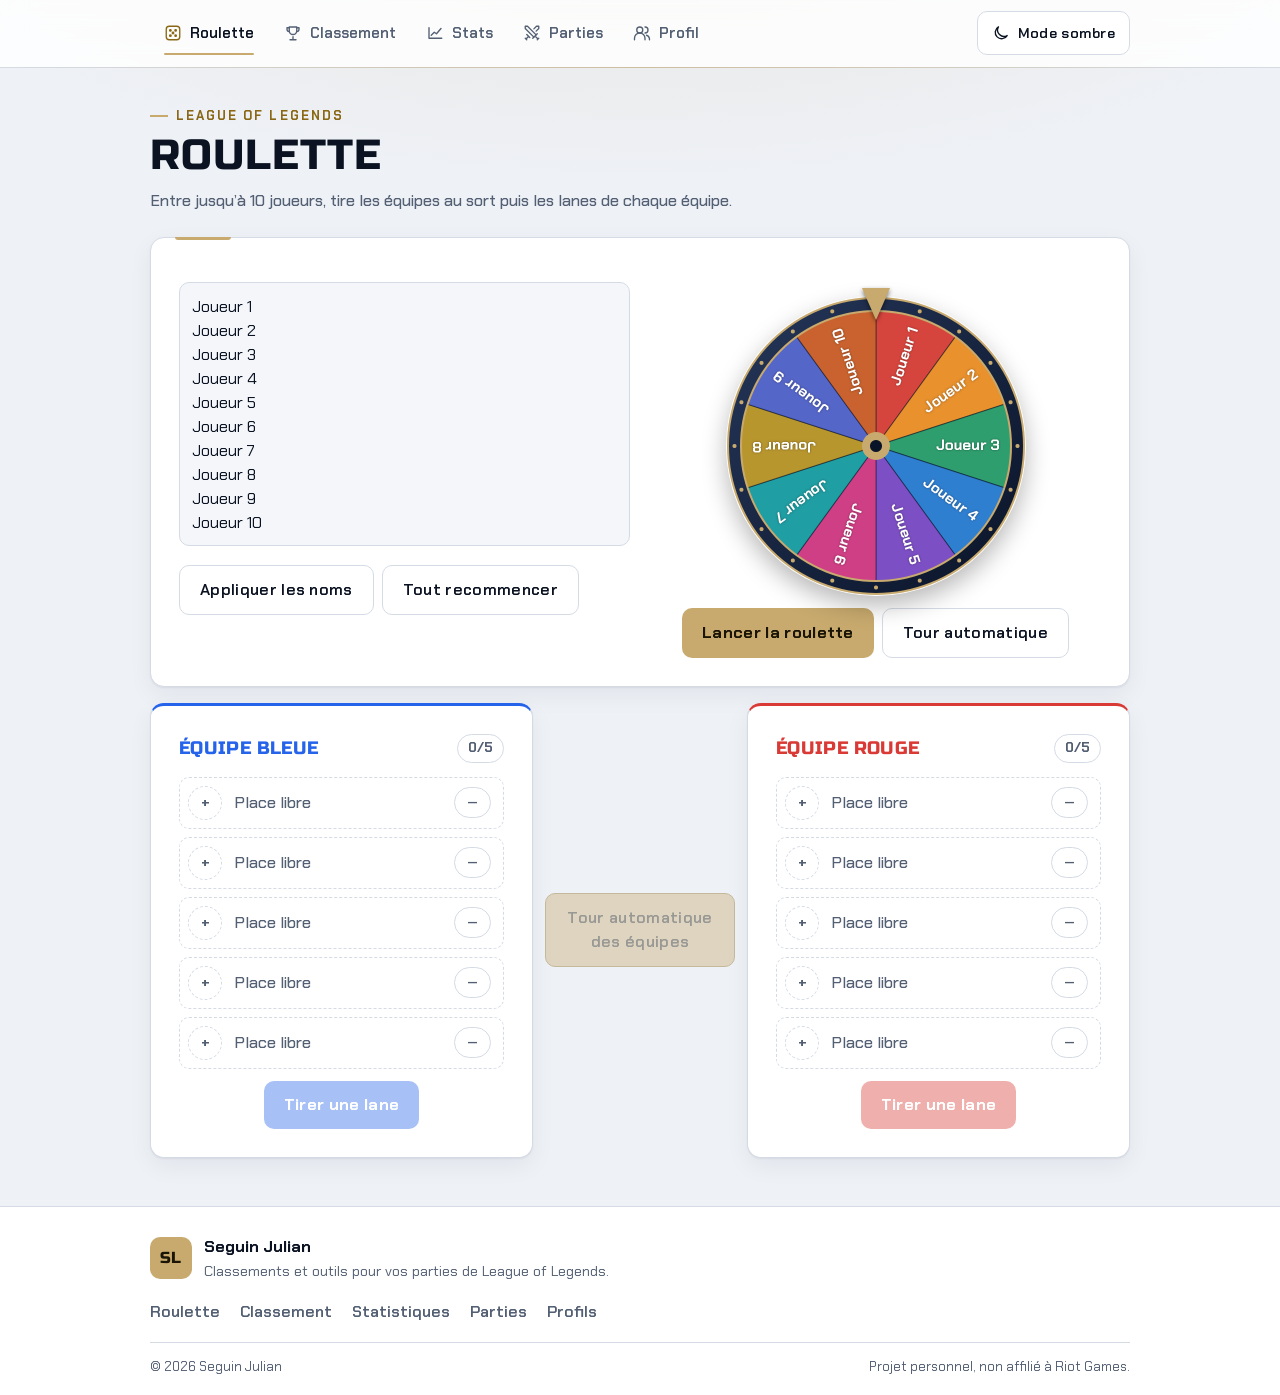
==== commit 5df9c356: "Données en direct du Sheet, historique, page Parties et graphique - Lecture en direct du Google Shee" ====
--- a/index.html
+++ b/index.html
@@ -18,7 +18,8 @@
     <nav class="pill" id="pill">
       <a href="index.html" aria-current="page"><svg viewBox="0 0 24 24" fill="none" stroke="currentColor" stroke-width="1.8" stroke-linecap="round" stroke-linejoin="round" aria-hidden="true"><rect x="3" y="3" width="18" height="18" rx="4"/><circle cx="8.5" cy="8.5" r="1" fill="currentColor"/><circle cx="15.5" cy="8.5" r="1" fill="currentColor"/><circle cx="12" cy="12" r="1" fill="currentColor"/><circle cx="8.5" cy="15.5" r="1" fill="currentColor"/><circle cx="15.5" cy="15.5" r="1" fill="currentColor"/></svg>Roulette</a>
       <a href="Classement.html"><svg viewBox="0 0 24 24" fill="none" stroke="currentColor" stroke-width="1.8" stroke-linecap="round" stroke-linejoin="round" aria-hidden="true"><path d="M8 21h8M12 17v4M7 4h10v5a5 5 0 0 1-10 0V4z"/><path d="M17 5h3v2a3 3 0 0 1-3 3M7 5H4v2a3 3 0 0 0 3 3"/></svg>Classement</a>
-      <a href="ClassementStatistique.html"><svg viewBox="0 0 24 24" fill="none" stroke="currentColor" stroke-width="1.8" stroke-linecap="round" stroke-linejoin="round" aria-hidden="true"><path d="M4 19V5M4 19h17"/><path d="m7 15 4-4 3 2 6-7"/></svg>Statistiques</a>
+      <a href="ClassementStatistique.html"><svg viewBox="0 0 24 24" fill="none" stroke="currentColor" stroke-width="1.8" stroke-linecap="round" stroke-linejoin="round" aria-hidden="true"><path d="M4 19V5M4 19h17"/><path d="m7 15 4-4 3 2 6-7"/></svg>Stats</a>
+      <a href="Parties.html"><svg viewBox="0 0 24 24" fill="none" stroke="currentColor" stroke-width="1.8" stroke-linecap="round" stroke-linejoin="round" aria-hidden="true"><path d="M14.5 17.5 3 6V3h3l11.5 11.5"/><path d="m13 19 6-6M16 16l4 4M19 21l2-2"/><path d="M14.5 6.5 18 3h3v3l-3.5 3.5"/><path d="m5 14 4 4M7 17l-3 3M3 19l2 2"/></svg>Parties</a>
       <a href="Profils.html"><svg viewBox="0 0 24 24" fill="none" stroke="currentColor" stroke-width="1.8" stroke-linecap="round" stroke-linejoin="round" aria-hidden="true"><circle cx="9" cy="8" r="4"/><path d="M2 21v-2a7 7 0 0 1 14 0v2M16 4a4 4 0 0 1 0 8m2 3a6 6 0 0 1 4 6"/></svg>Profil</a>
     </nav>
     <button class="theme-toggle" id="theme-toggle" type="button" aria-pressed="false">Mode sombre</button>
@@ -76,6 +77,7 @@
       <a href="index.html">Roulette</a>
       <a href="Classement.html">Classement</a>
       <a href="ClassementStatistique.html">Statistiques</a>
+      <a href="Parties.html">Parties</a>
       <a href="Profils.html">Profils</a>
     </nav>
     <div class="footer-bottom">
--- a/site.css
+++ b/site.css
@@ -144,6 +144,14 @@
 .footer-links a:hover{color:var(--goldi)}
 .footer-bottom{display:flex;justify-content:space-between;gap:8px 20px;padding-top:14px;border-top:1px solid var(--bd);color:var(--mu);font-size:.82rem}
 
+/* ---------- Origine des données ---------- */
+p.data-source{display:flex;align-items:center;gap:8px;margin:10px 0 0;color:var(--mu);font-size:.8rem;font-weight:600;letter-spacing:0;text-transform:none}
+p.data-source::before{content:"";flex:none;width:8px;height:8px;border-radius:50%;background:var(--mu)}
+p.data-source[data-live="true"]::before{background:var(--win);box-shadow:0 0 0 3px color-mix(in srgb,var(--win) 25%,transparent)}
+.page-head p.data-source,.ranking-head p.data-source{display:flex;margin:10px 0 0;color:var(--mu);font-size:.8rem;letter-spacing:0;text-transform:none}
+.page-head p.data-source::before,.ranking-head p.data-source::before{width:8px;height:8px;border-radius:50%;background:var(--mu)}
+.page-head p.data-source[data-live="true"]::before,.ranking-head p.data-source[data-live="true"]::before{background:var(--win)}
+
 @media(max-width:700px){
   .pill a{padding:12px 10px}
   .theme-toggle span{position:absolute;width:1px;height:1px;overflow:hidden;clip:rect(0,0,0,0);white-space:nowrap}
@@ -151,9 +159,11 @@
   .footer-bottom{flex-direction:column}
 }
 @media(max-width:560px){
-  .pill{justify-content:space-between}
-  .pill a{flex-direction:column;gap:3px;padding:8px 8px 10px;font-size:.72rem}
+  .hdr-in{gap:6px}
+  .pill{justify-content:space-between;overflow:visible}
+  .pill a{flex:1 1 0;min-width:0;flex-direction:column;gap:3px;padding:8px 2px 10px;font-size:.66rem;letter-spacing:-.01em}
   .pill a[aria-current="page"]::after{left:30%;right:30%;bottom:1px}
+  .theme-toggle{min-height:40px;padding:8px 10px}
 }
 @media(prefers-reduced-motion:reduce){
   *,*::before,*::after{transition:none!important;animation:none!important}
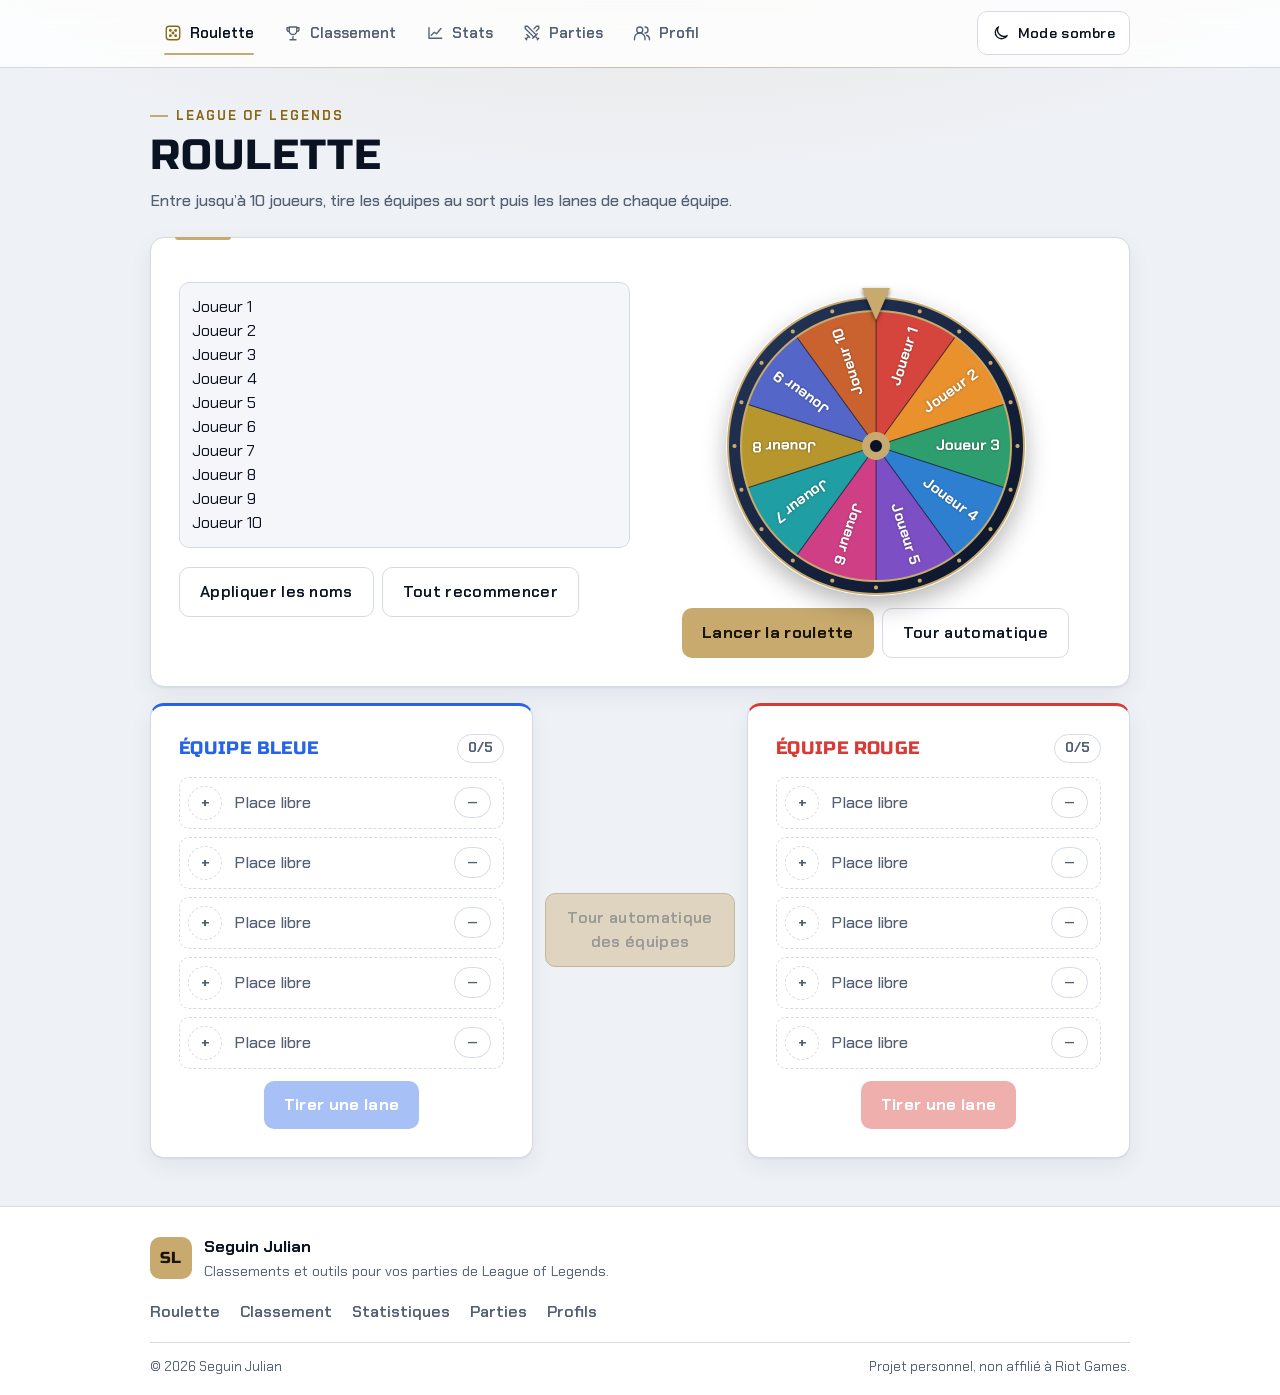
==== commit 8c67bfb7: "Lighthouse : meta descriptions, favicon, polices non bloquantes et roulette sans reflow forcé Co-Aut" ====
--- a/index.html
+++ b/index.html
@@ -2,14 +2,18 @@
 <html lang="fr">
 <head>
 <meta charset="utf-8">
+<meta name="description" content="Roulette League of Legends : tire au sort deux équipes de 5 joueurs puis les lanes de chaque équipe.">
+<link rel="icon" href="favicon.svg" type="image/svg+xml">
 <meta name="viewport" content="width=device-width, initial-scale=1, viewport-fit=cover">
 <title>Roulette LoL – Équipes & Lanes</title>
 <link rel="preconnect" href="https://fonts.googleapis.com">
 <link rel="preconnect" href="https://fonts.gstatic.com" crossorigin>
-<link href="https://fonts.googleapis.com/css2?family=Chakra+Petch:wght@400;500;600;700&family=Russo+One&display=swap" rel="stylesheet">
-<script src="theme.js"></script>
-<link rel="stylesheet" href="site.css">
-<link rel="stylesheet" href="Roulette.css">
+<link rel="preload" as="style" href="https://fonts.googleapis.com/css2?family=Chakra+Petch:wght@400;500;600;700&family=Russo+One&display=swap">
+<link rel="stylesheet" href="https://fonts.googleapis.com/css2?family=Chakra+Petch:wght@400;500;600;700&family=Russo+One&display=swap" media="print" onload="this.media='all'">
+<noscript><link rel="stylesheet" href="https://fonts.googleapis.com/css2?family=Chakra+Petch:wght@400;500;600;700&family=Russo+One&display=swap"></noscript>
+<script src="theme.js?v=3"></script>
+<link rel="stylesheet" href="site.css?v=3">
+<link rel="stylesheet" href="Roulette.css?v=3">
 
 </head>
 <body>
@@ -156,8 +160,8 @@
 }
 function resizeNames(){
   var names=$("names");
-  names.style.height="auto";
-  names.style.height=names.scrollHeight+"px";
+  // Hauteur calculée depuis le nombre de lignes : évite de relire scrollHeight (reflow forcé)
+  names.rows=Math.max(names.value.split("\n").length,1);
 }
 function limitNames(){
   var names=$("names"),rows=names.value.split("\n"),players=rows.filter(function(name){return name.trim()}),value=players.slice(0,10).join("\n");
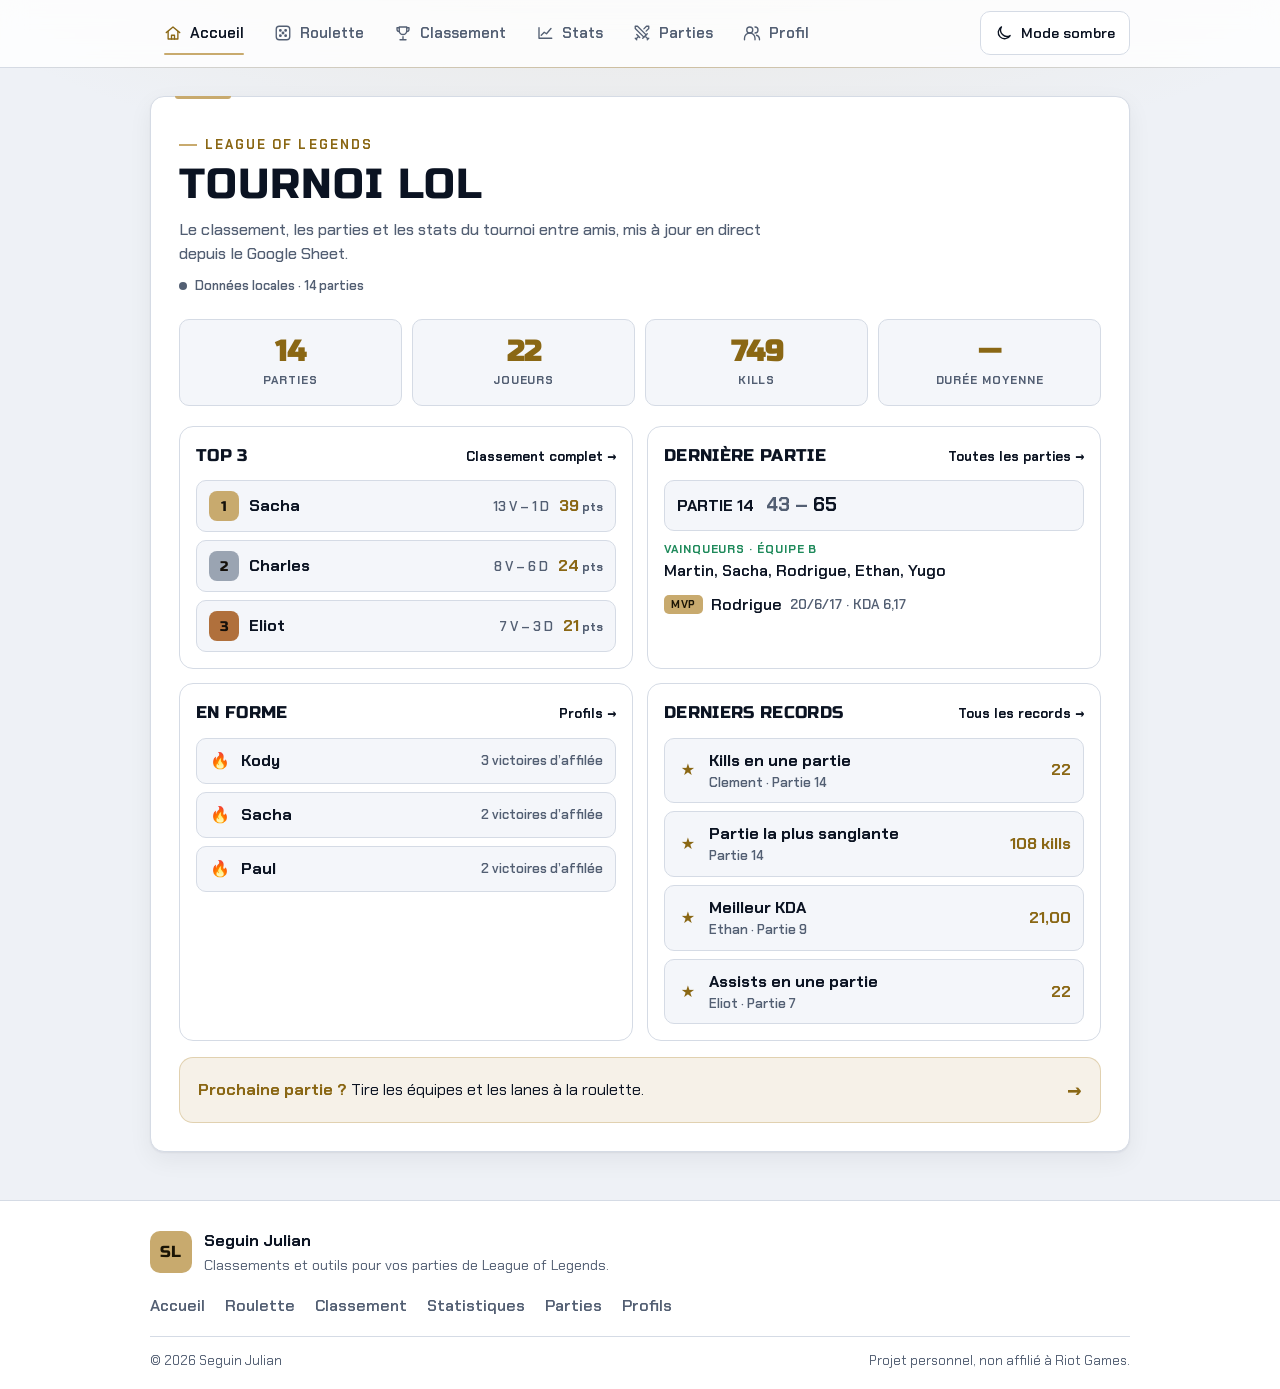
==== commit 1bf6f37b: "Page d'accueil récap, roulette dans Roulette.html, aperçu de partage (Open Graph) Co-Authored-By: Cl" ====
--- a/index.html
+++ b/index.html
@@ -2,25 +2,38 @@
 <html lang="fr">
 <head>
 <meta charset="utf-8">
-<meta name="description" content="Roulette League of Legends : tire au sort deux équipes de 5 joueurs puis les lanes de chaque équipe.">
+<meta name="description" content="Tournoi League of Legends entre amis : classement en direct, dernière partie, joueurs en forme, records et roulette d’équipes.">
+<meta property="og:type" content="website">
+<meta property="og:site_name" content="Tournoi LoL">
+<meta property="og:locale" content="fr_FR">
+<meta property="og:title" content="Tournoi LoL – Accueil">
+<meta property="og:description" content="Tournoi League of Legends entre amis : classement en direct, dernière partie, joueurs en forme, records et roulette d’équipes.">
+<meta property="og:url" content="https://julianseguin.github.io/">
+<meta property="og:image" content="https://julianseguin.github.io/og-image.png">
+<meta property="og:image:width" content="1200">
+<meta property="og:image:height" content="630">
+<meta property="og:image:alt" content="Tournoi LoL : classement, records et roulette d’équipes">
+<meta name="twitter:card" content="summary_large_image">
+<meta name="theme-color" content="#0a1428">
 <link rel="icon" href="favicon.svg" type="image/svg+xml">
 <meta name="viewport" content="width=device-width, initial-scale=1, viewport-fit=cover">
-<title>Roulette LoL – Équipes & Lanes</title>
+<title>Tournoi LoL – Accueil</title>
 <link rel="preconnect" href="https://fonts.googleapis.com">
 <link rel="preconnect" href="https://fonts.gstatic.com" crossorigin>
 <link rel="preload" as="style" href="https://fonts.googleapis.com/css2?family=Chakra+Petch:wght@400;500;600;700&family=Russo+One&display=swap">
 <link rel="stylesheet" href="https://fonts.googleapis.com/css2?family=Chakra+Petch:wght@400;500;600;700&family=Russo+One&display=swap" media="print" onload="this.media='all'">
 <noscript><link rel="stylesheet" href="https://fonts.googleapis.com/css2?family=Chakra+Petch:wght@400;500;600;700&family=Russo+One&display=swap"></noscript>
 <script src="theme.js?v=3"></script>
-<link rel="stylesheet" href="site.css?v=3">
-<link rel="stylesheet" href="Roulette.css?v=3">
+<link rel="stylesheet" href="site.css?v=5">
+<link rel="stylesheet" href="Accueil.css?v=1">
 
 </head>
 <body>
 <header class="hdr">
   <div class="hdr-in">
-    <nav class="pill" id="pill">
-      <a href="index.html" aria-current="page"><svg viewBox="0 0 24 24" fill="none" stroke="currentColor" stroke-width="1.8" stroke-linecap="round" stroke-linejoin="round" aria-hidden="true"><rect x="3" y="3" width="18" height="18" rx="4"/><circle cx="8.5" cy="8.5" r="1" fill="currentColor"/><circle cx="15.5" cy="8.5" r="1" fill="currentColor"/><circle cx="12" cy="12" r="1" fill="currentColor"/><circle cx="8.5" cy="15.5" r="1" fill="currentColor"/><circle cx="15.5" cy="15.5" r="1" fill="currentColor"/></svg>Roulette</a>
+    <nav class="pill" aria-label="Navigation principale">
+      <a href="index.html" aria-current="page"><svg viewBox="0 0 24 24" fill="none" stroke="currentColor" stroke-width="1.8" stroke-linecap="round" stroke-linejoin="round" aria-hidden="true"><path d="M3 11.5 12 4l9 7.5"/><path d="M5.5 10v10h13V10"/><path d="M10 20v-5h4v5"/></svg>Accueil</a>
+      <a href="Roulette.html"><svg viewBox="0 0 24 24" fill="none" stroke="currentColor" stroke-width="1.8" stroke-linecap="round" stroke-linejoin="round" aria-hidden="true"><rect x="3" y="3" width="18" height="18" rx="4"/><circle cx="8.5" cy="8.5" r="1" fill="currentColor"/><circle cx="15.5" cy="8.5" r="1" fill="currentColor"/><circle cx="12" cy="12" r="1" fill="currentColor"/><circle cx="8.5" cy="15.5" r="1" fill="currentColor"/><circle cx="15.5" cy="15.5" r="1" fill="currentColor"/></svg>Roulette</a>
       <a href="Classement.html"><svg viewBox="0 0 24 24" fill="none" stroke="currentColor" stroke-width="1.8" stroke-linecap="round" stroke-linejoin="round" aria-hidden="true"><path d="M8 21h8M12 17v4M7 4h10v5a5 5 0 0 1-10 0V4z"/><path d="M17 5h3v2a3 3 0 0 1-3 3M7 5H4v2a3 3 0 0 0 3 3"/></svg>Classement</a>
       <a href="ClassementStatistique.html"><svg viewBox="0 0 24 24" fill="none" stroke="currentColor" stroke-width="1.8" stroke-linecap="round" stroke-linejoin="round" aria-hidden="true"><path d="M4 19V5M4 19h17"/><path d="m7 15 4-4 3 2 6-7"/></svg>Stats</a>
       <a href="Parties.html"><svg viewBox="0 0 24 24" fill="none" stroke="currentColor" stroke-width="1.8" stroke-linecap="round" stroke-linejoin="round" aria-hidden="true"><path d="M14.5 17.5 3 6V3h3l11.5 11.5"/><path d="m13 19 6-6M16 16l4 4M19 21l2-2"/><path d="M14.5 6.5 18 3h3v3l-3.5 3.5"/><path d="m5 14 4 4M7 17l-3 3M3 19l2 2"/></svg>Parties</a>
@@ -29,45 +42,24 @@
     <button class="theme-toggle" id="theme-toggle" type="button" aria-pressed="false">Mode sombre</button>
   </div>
 </header>
-
-<main id="view-roulette" class="page">
-<header class="page-head">
-  <p>League of Legends</p>
-  <h1>Roulette</h1>
-  <p class="lead">Entre jusqu’à 10 joueurs, tire les équipes au sort puis les lanes de chaque équipe.</p>
-</header>
-
-<section class="card">
-  <div class="main">
-    <div>
-      <textarea id="names" aria-label="Noms des joueurs (un par ligne)"></textarea>
-      <div class="row"><button class="ghost" id="apply">Appliquer les noms</button><button class="ghost" id="reset">Tout recommencer</button></div>
-    </div>
-    <div>
-      <div class="wheelbox"><div class="ptr"></div><canvas id="w0" width="600" height="600"></canvas></div>
-      <div class="row"><button id="s0">Lancer la roulette</button><button class="ghost auto-button" id="a0" type="button" aria-pressed="false">Tour automatique</button></div>
-    </div>
+<main>
+<section class="card home">
+  <header class="page-head home-head">
+    <p>League of Legends</p>
+    <h1>Tournoi LoL</h1>
+    <p class="lead">Le classement, les parties et les stats du tournoi entre amis, mis à jour en direct depuis le Google Sheet.</p>
+    <p class="data-source" aria-live="polite">Chargement des données…</p>
+  </header>
+  <div class="home-kpis" id="home-kpis"></div>
+  <div class="home-grid">
+    <section class="home-block" aria-labelledby="h-top"><div class="home-block-head"><h2 id="h-top">Top 3</h2><a href="Classement.html">Classement complet →</a></div><ol class="home-top" id="home-top"></ol></section>
+    <section class="home-block" aria-labelledby="h-last"><div class="home-block-head"><h2 id="h-last">Dernière partie</h2><a href="Parties.html">Toutes les parties →</a></div><div id="home-last"></div></section>
+    <section class="home-block" aria-labelledby="h-fire"><div class="home-block-head"><h2 id="h-fire">En forme</h2><a href="Profils.html">Profils →</a></div><ul class="home-list" id="home-fire"></ul></section>
+    <section class="home-block" aria-labelledby="h-rec"><div class="home-block-head"><h2 id="h-rec">Derniers records</h2><a href="ClassementStatistique.html">Tous les records →</a></div><ul class="home-list" id="home-rec"></ul></section>
   </div>
+  <a class="home-cta" href="Roulette.html"><span><strong>Prochaine partie ?</strong> Tire les équipes et les lanes à la roulette.</span><b aria-hidden="true">→</b></a>
 </section>
-
-<div class="grid" id="team-grid">
-  <section class="card team t-blue">
-    <div class="hd"><h2>Équipe bleue</h2><span class="cnt" id="c1">0/5</span></div>
-    <ul id="l1"></ul>
-    <div class="wheelbox"><div class="ptr"></div><canvas id="w1" width="600" height="600"></canvas></div>
-    <div class="row"><button id="s1" disabled>Tirer une lane</button></div>
-  </section>
-  <div class="team-auto-control" id="team-auto-control"><button class="ghost auto-button" id="aTeam" type="button" aria-pressed="false" disabled>Tour automatique des équipes</button></div>
-  <section class="card team t-red">
-    <div class="hd"><h2>Équipe rouge</h2><span class="cnt" id="c2">0/5</span></div>
-    <ul id="l2"></ul>
-    <div class="wheelbox"><div class="ptr"></div><canvas id="w2" width="600" height="600"></canvas></div>
-    <div class="row"><button id="s2" disabled>Tirer une lane</button></div>
-  </section>
-</div>
-
 </main>
-
 <footer class="site-footer">
   <div class="footer-content">
     <div class="footer-brand">
@@ -78,7 +70,8 @@
       </div>
     </div>
     <nav class="footer-links" aria-label="Liens de pied de page">
-      <a href="index.html">Roulette</a>
+      <a href="index.html">Accueil</a>
+      <a href="Roulette.html">Roulette</a>
       <a href="Classement.html">Classement</a>
       <a href="ClassementStatistique.html">Statistiques</a>
       <a href="Parties.html">Parties</a>
@@ -90,267 +83,59 @@
     </div>
   </div>
 </footer>
+<script src="joueurs.js?v=6"></script>
+<script>
+var $=function(id){return document.getElementById(id)};
+function link(p){return '<a href="Joueur.html?joueur='+encodeURIComponent(p.id)+'">'+escHtml(p.name)+'</a>'}
+loadTournament().then(function(){
+  var byId={};PLAYERS.forEach(function(p){byId[p.id]=p});
+  var rows=[];MATCHES.forEach(function(m){rows=rows.concat(m.A,m.B)});
+  var kills=rows.reduce(function(s,r){return s+r.kills},0);
+  var timed=MATCHES.filter(function(m){return m.duration});
+  var avg=timed.length?timed.reduce(function(s,m){return s+m.duration},0)/timed.length:null;
+  $("home-kpis").innerHTML=[
+    [MATCHES.length,"Parties"],[PLAYERS.length,"Joueurs"],[kills,"Kills"],[avg?fmt(avg,0)+'<small> min</small>':'—',"Durée moyenne"]
+  ].map(function(k){return '<div class="kpi"><strong>'+k[0]+'</strong><span>'+k[1]+'</span></div>'}).join("");
 
-<script>
-var COLORS=["#d6453d","#e8912d","#2f9e6e","#2f7fd1","#7c4fc4","#cf3f85","#1f9ea3","#b8962e","#5566c9","#c9622e"];
-var GOLD="#c8aa6e",NAVY="#0a1428",FONT="'Chakra Petch',system-ui,sans-serif";
-var LANES=["Top","Jungle","Mid","ADC","Support"];
-var automatic=[false,false,false],autoTimers=[null,null,null],teamAutoRunning=false,teamAutoTimer=null,teamAutoPhase=-1;
-function anySpin(){return w0.spinning||w1.spinning||w2.spinning||automatic.some(Boolean)||teamAutoRunning}
-var DEFAULT_NAMES=["Joueur 1","Joueur 2","Joueur 3","Joueur 4","Joueur 5","Joueur 6","Joueur 7","Joueur 8","Joueur 9","Joueur 10"];
+  $("home-top").innerHTML=PLAYERS.slice(0,3).map(function(p){
+    return '<li data-rank="'+p.rank+'"><span class="rank-badge">'+p.rank+'</span>'+link(p)+'<span class="meta">'+p.wins+' V – '+p.losses+' D</span><strong>'+p.points+'<small> pts</small></strong></li>';
+  }).join("");
 
-function Wheel(id){
-  this.c=document.getElementById(id);this.x=this.c.getContext("2d");this.items=[];this.rot=0;this.spinning=false;
-}
-Wheel.prototype.draw=function(){
-  var x=this.x,W=this.c.width,c=W/2,R=c-4,rim=26,r=R-rim,n=this.items.length,TAU=2*Math.PI;
-  x.clearRect(0,0,W,W);
-  var p=this.c.previousElementSibling;if(p)p.style.visibility=n?"visible":"hidden";
-  this.c.parentElement.style.display=n?"":"none";
-  if(!n)return;
-  // rim
-  var g=x.createLinearGradient(0,0,W,W);g.addColorStop(0,"#26375a");g.addColorStop(1,NAVY);
-  x.beginPath();x.arc(c,c,R,0,TAU);x.fillStyle=g;x.fill();
-  x.lineWidth=4;x.strokeStyle=GOLD;x.stroke();
-  // slices
-  var s=TAU/n;
-  for(var i=0;i<n;i++){
-    var a=-Math.PI/2+this.rot+i*s;
-    x.beginPath();x.moveTo(c,c);x.arc(c,c,r,a,a+s);x.closePath();
-    x.fillStyle=COLORS[i%COLORS.length];x.fill();x.strokeStyle="rgba(10,20,40,.55)";x.lineWidth=2;x.stroke();
-    x.save();x.translate(c,c);x.rotate(a+s/2);x.textAlign="right";x.textBaseline="middle";x.fillStyle="#fff";
-    var fs=n>7?30:36,maxW=r-80;
-    x.font="700 "+fs+"px "+FONT;
-    while(fs>14&&x.measureText(this.items[i]).width>maxW){fs-=2;x.font="700 "+fs+"px "+FONT;}
-    x.shadowColor="rgba(0,0,0,.4)";x.shadowBlur=4;
-    x.fillText(this.items[i],r-22,0);x.restore();
+  var m=MATCHES[MATCHES.length-1];
+  if(m){
+    var win=m.winner==="A"?m.A:m.B;
+    $("home-last").innerHTML='<a class="last-head" href="Parties.html#partie-'+m.num+'"><span>Partie '+m.num+'</span>'+
+      '<b class="score"><i class="'+(m.winner==="A"?'w':'')+'">'+m.killsA+'</i> – <i class="'+(m.winner==="B"?'w':'')+'">'+m.killsB+'</i></b>'+
+      (m.duration?'<small>'+fmt(m.duration,0)+' min</small>':'')+'</a>'+
+      '<p class="last-win"><span>Vainqueurs · Équipe '+m.winner+'</span>'+win.map(function(r){return link(byId[r.id])}).join(", ")+'</p>'+
+      (m.mvp?'<p class="last-mvp"><span class="mvp-tag">MVP</span>'+link(byId[m.mvp.id])+' <small>'+m.mvp.kills+'/'+m.mvp.deaths+'/'+m.mvp.assists+' · KDA '+fmt(m.mvp.kda)+'</small></p>':'');
   }
-  // inner gold ring
-  x.beginPath();x.arc(c,c,r,0,TAU);x.lineWidth=4;x.strokeStyle=GOLD;x.stroke();
-  // studs (turn with the wheel)
-  for(var k=0;k<20;k++){
-    var b=this.rot+k*TAU/20;
-    x.beginPath();x.arc(c+Math.cos(b)*(R-rim/2),c+Math.sin(b)*(R-rim/2),4,0,TAU);x.fillStyle=GOLD;x.fill();
+
+  var fire=PLAYERS.filter(function(p){return p.streak.type==="V"&&p.streak.count>=2}).sort(function(a,b){return b.streak.count-a.streak.count}).slice(0,5);
+  $("home-fire").innerHTML=fire.length?fire.map(function(p){
+    return '<li><span class="ico" aria-hidden="true">🔥</span>'+link(p)+'<small>'+p.streak.count+' victoires d’affilée</small></li>';
+  }).join(""):'<li class="empty">Personne n’enchaîne les victoires en ce moment.</li>';
+
+  // Records : on garde, pour chaque record, la partie la plus récente qui l'a établi
+  function rec(label,list,value,unit,show,who){
+    if(!list.length)return null;
+    var best=Math.max.apply(null,list.map(value)),hits=list.filter(function(x){return value(x)===best});
+    var last=hits.reduce(function(a,b){return (b.game||b.num)>(a.game||a.num)?b:a});
+    return {label:label,value:(show?show(best):best)+unit,game:last.game||last.num,who:who(last)};
   }
-  // hub
-  x.beginPath();x.arc(c,c,28,0,TAU);x.fillStyle=GOLD;x.fill();
-  x.beginPath();x.arc(c,c,12,0,TAU);x.fillStyle=NAVY;x.fill();
-};
-Wheel.prototype.spin=function(cb){
-  var n=this.items.length;if(!n||this.spinning)return;this.spinning=true;
-  var s=2*Math.PI/n,i=Math.floor(Math.random()*n),T=2*Math.PI;
-  var target=-((i+0.5+(Math.random()-.5)*.7)*s);
-  var delta=(((target-this.rot)%T)+T)%T+T*6,start=this.rot,t0=performance.now(),dur=4500,self=this;
-  (function f(t){
-    var p=Math.min((t-t0)/dur,1),e=1-Math.pow(1-p,4);
-    self.rot=start+delta*e;self.draw();
-    if(p<1)requestAnimationFrame(f);else{self.spinning=false;self.rot=self.rot%T;cb(i);}
-  })(t0);
-};
-
-var w0=new Wheel("w0"),w1=new Wheel("w1"),w2=new Wheel("w2");
-var pool,teams,lanes;
-var $=function(id){return document.getElementById(id)};
-function esc(s){return String(s).replace(/[&<>"']/g,function(m){return {"&":"&amp;","<":"&lt;",">":"&gt;",'"':"&quot;","'":"&#39;"}[m]})}
-
-function parseNames(){
-  var v=$("names").value.split("\n").map(function(s){return s.trim()}).filter(Boolean).slice(0,10);
-  while(v.length<10)v.push(DEFAULT_NAMES[v.length]);
-  return v;
-}
-function resizeNames(){
-  var names=$("names");
-  // Hauteur calculée depuis le nombre de lignes : évite de relire scrollHeight (reflow forcé)
-  names.rows=Math.max(names.value.split("\n").length,1);
-}
-function limitNames(){
-  var names=$("names"),rows=names.value.split("\n"),players=rows.filter(function(name){return name.trim()}),value=players.slice(0,10).join("\n");
-  if(!rows[rows.length-1].trim()&&players.length<10)value+="\n";
-  if(names.value!==value)names.value=value;
-  resizeNames();
-}
-function init(){
-  automatic.forEach(function(running,index){if(running)stopAutomatic(index)});
-  stopTeamAutomatic();
-  pool=parseNames();$("names").value=pool.join("\n");resizeNames();
-  teams=[[],[]];lanes=[{p:[],a:[null,null,null,null,null],pool:LANES.slice()},{p:[],a:[null,null,null,null,null],pool:LANES.slice()}];
-  w0.items=pool.slice();w1.items=[];w2.items=[];
-  [w0,w1,w2].forEach(function(w){w.rot=0;w.draw()});
-  $("s0").disabled=false;$("s1").disabled=true;$("s2").disabled=true;
-  $("team-auto-control").hidden=false;
-  $("aTeam").disabled=true;
-  [0,1,2].forEach(function(i){$("s"+i).parentElement.style.display=""});
-  renderTeams();
-}
-function renderTeams(fl){
-  fl=fl||[];
-  [0,1].forEach(function(t){
-    var h="";
-    teams[t].forEach(function(name,k){
-      var lane=lanes[t].a[k],ini=Array.from(name)[0]||"?";
-      h+='<li'+(fl.indexOf(t+"-"+k)>-1?' class="flash"':'')+'><span class="av">'+esc(ini.toUpperCase())+'</span><span class="nm">'+esc(name)+'</span><span class="ch'+(lane?' on':'')+'">'+(lane||"—")+'</span></li>';
-    });
-    for(var k=teams[t].length;k<5;k++)h+='<li class="empty"><span class="av">+</span><span class="nm">Place libre</span><span class="ch">—</span></li>';
-    $("l"+(t+1)).innerHTML=h;
-    $("c"+(t+1)).textContent=teams[t].length+"/5";
-  });
-}
-function readyTeam(t){
-  var w=t?w2:w1;
-  if(teams[t].length===5&&lanes[t].p.length===0&&!w.items.length){w.items=lanes[t].pool.slice();w.draw();}
-  var enabled=teams[t].length===5&&lanes[t].pool.length>0;
-  $("s"+(t+1)).disabled=!enabled;
-  updateTeamAutoAvailability();
-}
-function spinTeams(){
-  w0.spin(function(i){
-    var name=w0.items.splice(i,1)[0],fl=["0-"+teams[0].length];
-    teams[0].push(name);
-    if(teams[0].length===5&&w0.items.length){
-      var rest=w0.items.splice(0);
-      rest.forEach(function(p){fl.push("1-"+teams[1].length);teams[1].push(p)});
-    }
-    w0.draw();renderTeams(fl);readyTeam(0);readyTeam(1);
-    if(!w0.items.length){$("s0").disabled=true;$("s0").parentElement.style.display="none";}
-    finishAutomatic(0,w0.items.length===0);
-  });
-}
-$("s0").onclick=spinTeams;
-var spinActions=[spinTeams];
-[0,1].forEach(function(t){
-  var w=t?w2:w1;
-  var wheelIndex=t+1;
-  function spinLanes(){
-    w.spin(function(i){
-      var lane=w.items.splice(i,1)[0];
-      var free=[0,1,2,3,4].filter(function(j){return !lanes[t].a[j]});
-      var k=free[Math.floor(Math.random()*free.length)],fl=[t+"-"+k];
-      lanes[t].a[k]=lane;
-      lanes[t].p.push(lane);
-      lanes[t].pool=w.items.slice();
-      if(w.items.length===1){
-        var last=[0,1,2,3,4].filter(function(j){return !lanes[t].a[j]})[0];
-        var ll=w.items.splice(0)[0];
-        lanes[t].a[last]=ll;lanes[t].p.push(ll);lanes[t].pool=[];fl.push(t+"-"+last);
-      }
-      updateTeamAutoAvailability();
-      w.draw();renderTeams(fl);
-      if(!w.items.length){$("s"+(t+1)).disabled=true;$("s"+(t+1)).parentElement.style.display="none";}
-      finishAutomatic(wheelIndex,w.items.length===0);
-    });
-  }
-  $("s"+wheelIndex).onclick=spinLanes;
-  spinActions[wheelIndex]=spinLanes;
+  var recs=[
+    rec("Kills en une partie",rows,function(r){return r.kills},"",null,function(r){return link(byId[r.id])}),
+    rec("Assists en une partie",rows,function(r){return r.assists},"",null,function(r){return link(byId[r.id])}),
+    rec("Meilleur KDA",rows,function(r){return r.kda},"",fmt,function(r){return link(byId[r.id])}),
+    rec("Partie la plus sanglante",MATCHES,function(m){return m.killsA+m.killsB}," kills",null,function(){return ''}),
+    rec("Partie la plus longue",timed,function(m){return m.duration}," min",function(v){return fmt(v,0)},function(){return ''}),
+    rec("Partie la plus courte",timed,function(m){return -m.duration}," min",function(v){return fmt(-v,0)},function(){return ''})
+  ].filter(Boolean).sort(function(a,b){return b.game-a.game}).slice(0,4);
+  $("home-rec").innerHTML=recs.map(function(r){
+    return '<li><span class="ico" aria-hidden="true">★</span><span class="rec-l">'+r.label+'<small>'+(r.who?r.who+' · ':'')+'<a href="Parties.html#partie-'+r.game+'">Partie '+r.game+'</a></small></span><strong>'+r.value+'</strong></li>';
+  }).join("");
+  showDataSource();
 });
-$("a0").onclick=function(){toggleAutomatic(0,spinTeams)};
-function updateTeamAutoAvailability(){
-  if(teamAutoRunning)return;
-  var finished=lanes&&lanes[0].pool.length===0&&lanes[1].pool.length===0;
-  $("team-auto-control").hidden=!!finished;
-  $("team-grid").classList.toggle("teams-finished",!!finished);
-  var blueReady=!!teams&&teams[0].length===5&&lanes[0].pool.length>0;
-  var redReady=!!teams&&teams[1].length===5&&lanes[1].pool.length>0;
-  $("aTeam").disabled=!(blueReady&&redReady);
-}
-function stopTeamAutomatic(){
-  teamAutoRunning=false;
-  teamAutoPhase=-1;
-  if(teamAutoTimer!==null){clearTimeout(teamAutoTimer);teamAutoTimer=null}
-  automatic[1]=false;
-  automatic[2]=false;
-  var button=$("aTeam");
-  button.textContent="Tour automatique des équipes";
-  button.setAttribute("aria-pressed","false");
-  [1,2].forEach(function(index){syncSpinButton(index)});
-  updateTeamAutoAvailability();
-}
-function startTeamAutomatic(){
-  teamAutoRunning=true;
-  teamAutoPhase=0;
-  $("aTeam").textContent="Arrêter le tour automatique";
-  $("aTeam").setAttribute("aria-pressed","true");
-  $("aTeam").disabled=false;
-  $("s1").disabled=true;
-  $("s2").disabled=true;
-  automatic[1]=true;
-  spinActions[1]();
-}
-$("aTeam").onclick=function(){
-  if(teamAutoRunning){stopTeamAutomatic();return}
-  if($("aTeam").disabled)return;
-  startTeamAutomatic();
-};
-function stopAutomatic(index){
-  automatic[index]=false;
-  if(autoTimers[index]!==null){clearTimeout(autoTimers[index]);autoTimers[index]=null}
-  var button=$("a"+index);
-  button.textContent="Tour automatique";
-  button.setAttribute("aria-pressed","false");
-  syncSpinButton(index);
-}
-function syncSpinButton(index){
-  var wheel=[w0,w1,w2][index];
-  if(index>0&&teamAutoRunning){$("s"+index).disabled=true;return}
-  var available=index===0
-    ?w0.items.length>0
-    :!!teams&&teams[index-1].length===5&&lanes[index-1].pool.length>0;
-  $("s"+index).disabled=wheel.spinning||!available;
-}
-function toggleAutomatic(index,spin){
-  if(automatic[index]){stopAutomatic(index);return}
-  var wheel=[w0,w1,w2][index];
-  if(!wheel.items.length||wheel.spinning)return;
-  automatic[index]=true;
-  $("a"+index).textContent="Arrêter l'automatique";
-  $("a"+index).setAttribute("aria-pressed","true");
-  $("s"+index).disabled=true;
-  spin();
-}
-function finishAutomatic(index,finished){
-  if(!automatic[index]){syncSpinButton(index);return}
-  if(index>0&&teamAutoRunning){
-    if(finished){
-      automatic[index]=false;
-      if(teamAutoPhase===0){
-        teamAutoPhase=1;
-        teamAutoTimer=setTimeout(function(){
-          teamAutoTimer=null;
-          if(!teamAutoRunning)return;
-          if(teams[1].length===5&&lanes[1].pool.length>0){
-            automatic[2]=true;
-            spinActions[2]();
-          }else{
-            stopTeamAutomatic();
-          }
-        },2000);
-      }else{
-        stopTeamAutomatic();
-      }
-      return;
-    }
-    autoTimers[index]=setTimeout(function(){
-      autoTimers[index]=null;
-      if(teamAutoRunning&&automatic[index])spinActions[index]();
-    },300);
-    return;
-  }
-  if(finished){stopAutomatic(index);return}
-  autoTimers[index]=setTimeout(function(){
-    autoTimers[index]=null;
-    if(automatic[index])spinActions[index]();
-  },300);
-}
-$("apply").onclick=function(){if(!anySpin())init()};
-$("reset").onclick=function(){if(!anySpin())init()};
-$("names").addEventListener("input",limitNames);
-$("names").addEventListener("keydown",function(event){
-  var currentLine=this.value.slice(0,this.selectionStart).split("\n").pop();
-  if(event.key==="Enter"&&(!currentLine.trim()||this.value.split("\n").filter(function(name){return name.trim()}).length>=10))event.preventDefault();
-});
-init();
-
-[w0,w1,w2].forEach(function(w){w.draw()});
-if(document.fonts&&document.fonts.ready)document.fonts.ready.then(function(){[w0,w1,w2].forEach(function(w){w.draw()})});
 </script>
 </body>
 </html>
--- a/site.css
+++ b/site.css
@@ -158,13 +158,15 @@
   .theme-toggle{padding:10px 12px}
   .footer-bottom{flex-direction:column}
 }
-@media(max-width:560px){
+/* 6 onglets : icône au-dessus du libellé dès que la place manque */
+@media(max-width:900px){
   .hdr-in{gap:6px}
   .pill{justify-content:space-between;overflow:visible}
-  .pill a{flex:1 1 0;min-width:0;flex-direction:column;gap:3px;padding:8px 2px 10px;font-size:.66rem;letter-spacing:-.01em}
+  .pill a{flex:1 1 0;min-width:0;flex-direction:column;gap:3px;padding:8px 2px 10px;font-size:.78rem}
   .pill a[aria-current="page"]::after{left:30%;right:30%;bottom:1px}
   .theme-toggle{min-height:40px;padding:8px 10px}
 }
+@media(max-width:560px){.pill a{font-size:.62rem;letter-spacing:-.02em}.pill a svg{width:17px;height:17px}}
 @media(prefers-reduced-motion:reduce){
   *,*::before,*::after{transition:none!important;animation:none!important}
   ::view-transition-old(root),::view-transition-new(root){animation:none!important}
--- a/Accueil.css
+++ b/Accueil.css
@@ -0,0 +1,63 @@
+/* Page d'accueil (styles partagés dans site.css) */
+main .card.home{max-width:980px}
+.home-kpis{display:grid;grid-template-columns:repeat(4,minmax(0,1fr));gap:10px;margin-bottom:20px}
+.kpi{padding:16px 12px;text-align:center;background:var(--row);border:1px solid var(--bd);border-radius:var(--radius-sm)}
+.kpi strong{display:block;font-family:var(--display);font-size:1.8rem;line-height:1.1;color:var(--goldi);font-variant-numeric:tabular-nums}
+.kpi strong small{font-family:var(--font);font-size:.9rem;color:var(--mu)}
+.kpi span{display:block;margin-top:4px;color:var(--mu);font-size:.72rem;font-weight:700;letter-spacing:.08em;text-transform:uppercase}
+
+.home-grid{display:grid;grid-template-columns:repeat(2,minmax(0,1fr));gap:14px}
+.home-block{padding:16px;background:var(--card);border:1px solid var(--bd);border-radius:var(--radius)}
+.home-block-head{display:flex;align-items:baseline;justify-content:space-between;gap:10px;margin-bottom:12px}
+.home-block-head h2{font-size:1.05rem;text-transform:uppercase}
+.home-block-head a{color:var(--goldi);font-size:.82rem;font-weight:700;text-decoration:none;white-space:nowrap}
+.home-block-head a:hover{text-decoration:underline;text-underline-offset:3px}
+.home a{color:inherit}
+
+.home-top{margin:0;padding:0;list-style:none;display:grid;gap:8px}
+.home-top li{display:grid;grid-template-columns:auto 1fr auto auto;align-items:center;gap:10px;padding:10px 12px;background:var(--row);border:1px solid var(--bd);border-radius:var(--radius-sm)}
+.home-top a{font-weight:700;text-decoration:none}
+.home-top a:hover{color:var(--goldi)}
+.home-top .meta{color:var(--mu);font-size:.82rem;font-weight:600}
+.home-top strong{font-variant-numeric:tabular-nums;color:var(--goldi)}
+.home-top strong small{color:var(--mu);font-size:.75rem}
+.home-top .rank-badge{display:grid;place-items:center;width:30px;height:30px;border-radius:8px;font-family:var(--display);font-size:.9rem;color:#14100a;background:var(--gold)}
+.home-top li[data-rank="2"] .rank-badge{background:var(--silver)}
+.home-top li[data-rank="3"] .rank-badge{background:var(--bronze)}
+
+.last-head{display:flex;align-items:baseline;gap:12px;padding:10px 12px;background:var(--row);border:1px solid var(--bd);border-radius:var(--radius-sm);text-decoration:none}
+.last-head span{font-weight:700;text-transform:uppercase}
+.last-head .score{font-size:1.2rem;color:var(--mu);font-variant-numeric:tabular-nums}
+.last-head .score i{font-style:normal}
+.last-head .score i.w{color:var(--tx)}
+.last-head small{margin-left:auto;color:var(--mu);font-weight:700}
+.last-head:hover{border-color:var(--gold)}
+.last-win,.last-mvp{margin:10px 0 0;font-weight:600;line-height:1.5}
+.last-win span{display:block;color:var(--win);font-size:.72rem;font-weight:700;letter-spacing:.08em;text-transform:uppercase}
+.last-win a,.last-mvp a,.home-list a{text-decoration:none}
+.last-win a:hover,.last-mvp a:hover,.home-list a:hover{color:var(--goldi);text-decoration:underline;text-underline-offset:3px}
+.last-mvp{display:flex;align-items:center;flex-wrap:wrap;gap:8px}
+.last-mvp small{color:var(--mu)}
+.mvp-tag{padding:1px 7px;border-radius:5px;background:var(--gold);color:var(--on-gold);font-size:.68rem;font-weight:700;letter-spacing:.06em}
+
+.home-list{margin:0;padding:0;list-style:none;display:grid;gap:8px}
+.home-list li{display:flex;align-items:center;gap:10px;padding:10px 12px;background:var(--row);border:1px solid var(--bd);border-radius:var(--radius-sm);font-weight:700}
+.home-list li small{color:var(--mu);font-weight:600;font-size:.82rem}
+.home-list li > small{margin-left:auto}
+.home-list .ico{width:22px;text-align:center;color:var(--goldi)}
+.home-list .rec-l{display:grid;flex:1;min-width:0}
+.home-list .rec-l small a{color:var(--mu)}
+.home-list li strong{color:var(--goldi);font-variant-numeric:tabular-nums;white-space:nowrap}
+.home-list li.empty{color:var(--mu);font-weight:600}
+
+.home-cta{display:flex;align-items:center;justify-content:space-between;gap:12px;margin-top:16px;padding:16px 18px;border-radius:var(--radius);background:var(--gold-soft);border:1px solid color-mix(in srgb,var(--gold) 45%,transparent);text-decoration:none}
+.home-cta strong{color:var(--goldi)}
+.home-cta b{font-size:1.3rem;color:var(--goldi)}
+.home-cta:hover{border-color:var(--gold)}
+
+@media(max-width:760px){.home-grid{grid-template-columns:1fr}}
+@media(max-width:560px){
+  .home-kpis{grid-template-columns:repeat(2,minmax(0,1fr))}
+  .home-top .meta{display:none}
+  .home-top li{grid-template-columns:auto 1fr auto}
+}
